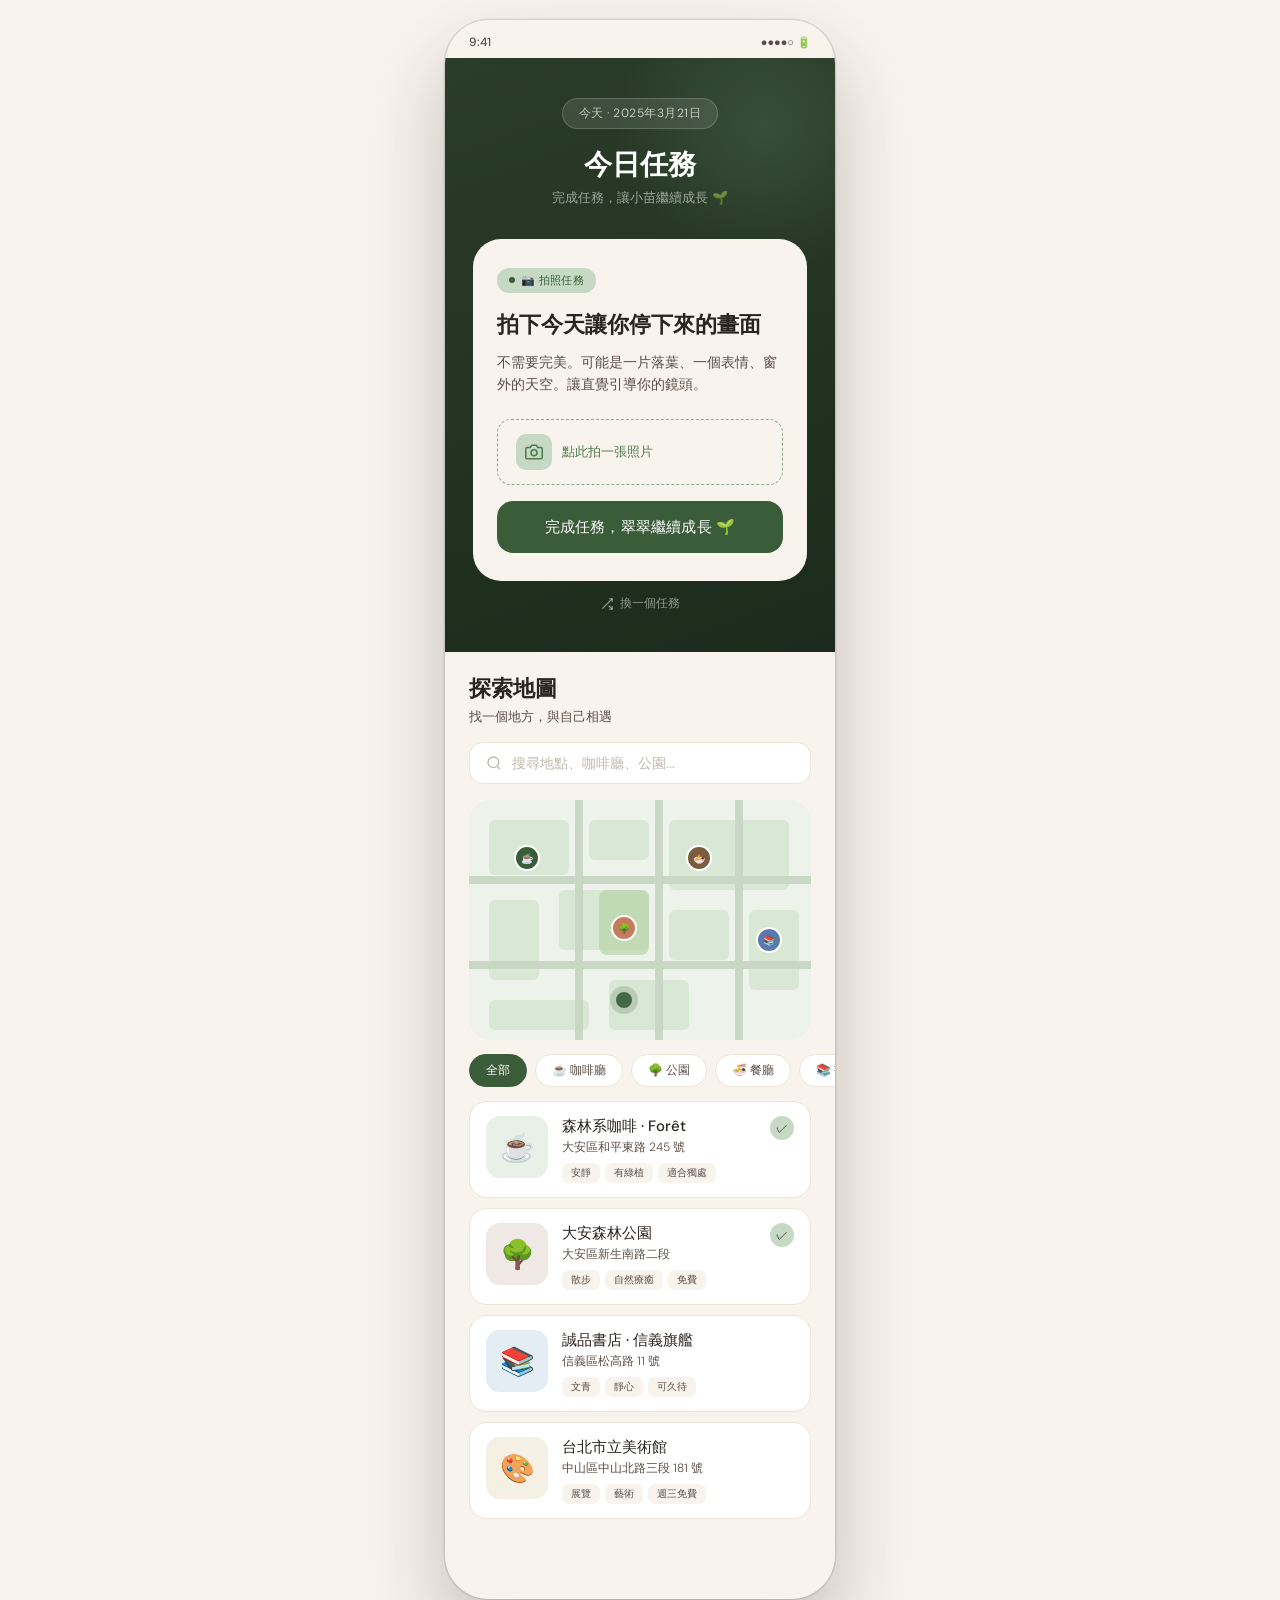
==== index.html @ 7e8e1a21 "Rename nurturely-app (1).html to index.html" ====
<!DOCTYPE html>
<html lang="zh-TW">
<head>
<meta charset="UTF-8">
<meta name="viewport" content="width=device-width, initial-scale=1.0">
<title>Nurturely — 與自己同在</title>
<link href="https://fonts.googleapis.com/css2?family=Playfair+Display:ital,wght@0,400;0,600;1,400&family=DM+Sans:wght@300;400;500&family=Noto+Serif+TC:wght@300;400&display=swap" rel="stylesheet">
<style>
  *, *::before, *::after { box-sizing: border-box; margin: 0; padding: 0; }

  :root {
    --cream: #F8F3EC;
    --cream-dark: #EDE6D9;
    --sage: #8BAF8A;
    --sage-light: #C5D9C4;
    --sage-dark: #4E7A4D;
    --moss: #3A5C39;
    --terra: #C67B5C;
    --terra-light: #E8C5B5;
    --warm-brown: #7A5C3E;
    --ink: #2A2420;
    --ink-soft: #5A4E46;
    --gold: #D4A853;
    --petal: #E8B4B8;
    --sky: #B8D4E8;
    --r: 18px;
  }

  body {
    font-family: 'DM Sans', sans-serif;
    background: var(--cream);
    color: var(--ink);
    min-height: 100vh;
    display: flex;
    justify-content: center;
    align-items: flex-start;
    padding: 20px;
  }

  .phone {
    width: 390px;
    min-height: 844px;
    background: var(--cream);
    border-radius: 44px;
    box-shadow: 0 40px 80px rgba(42,36,32,0.25), 0 0 0 1.5px rgba(42,36,32,0.12);
    overflow: hidden;
    position: relative;
    display: flex;
    flex-direction: column;
  }

  /* STATUS BAR */
  .status-bar {
    display: flex;
    justify-content: space-between;
    align-items: center;
    padding: 14px 24px 8px;
    font-size: 12px;
    font-weight: 500;
    color: var(--ink-soft);
    flex-shrink: 0;
  }

  /* SCREENS */
  .screen {
    display: none;
    flex: 1;
    flex-direction: column;
    overflow: hidden;
  }
  .screen.active { display: flex; }

  /* ==================== TASK MODAL SCREEN ==================== */
  #screen-task {
    background: linear-gradient(160deg, #2A3D29 0%, #1C2B1B 100%);
    justify-content: center;
    align-items: center;
    padding: 40px 28px;
    position: relative;
    overflow: hidden;
  }

  #screen-task::before {
    content: '';
    position: absolute;
    width: 300px; height: 300px;
    background: radial-gradient(circle, rgba(139,175,138,0.18) 0%, transparent 70%);
    top: -80px; right: -80px;
  }

  .task-header {
    text-align: center;
    margin-bottom: 32px;
    position: relative;
    z-index: 1;
  }

  .task-header .date-chip {
    display: inline-block;
    background: rgba(255,255,255,0.1);
    border: 1px solid rgba(255,255,255,0.18);
    border-radius: 20px;
    padding: 6px 16px;
    font-size: 12px;
    color: rgba(255,255,255,0.7);
    margin-bottom: 16px;
    letter-spacing: 0.5px;
  }

  .task-header h1 {
    font-family: 'Playfair Display', serif;
    font-size: 28px;
    color: #fff;
    line-height: 1.3;
    margin-bottom: 8px;
  }

  .task-header p {
    font-size: 13px;
    color: rgba(255,255,255,0.55);
    font-weight: 300;
  }

  .task-card {
    background: var(--cream);
    border-radius: 28px;
    padding: 28px 24px;
    position: relative;
    z-index: 1;
    width: 100%;
  }

  .task-type-badge {
    display: inline-flex;
    align-items: center;
    gap: 6px;
    background: var(--sage-light);
    color: var(--moss);
    border-radius: 12px;
    padding: 5px 12px;
    font-size: 11px;
    font-weight: 500;
    margin-bottom: 16px;
    letter-spacing: 0.3px;
  }

  .task-type-badge .dot {
    width: 6px; height: 6px;
    background: var(--moss);
    border-radius: 50%;
    display: inline-block;
  }

  .task-card h2 {
    font-family: 'Playfair Display', serif;
    font-size: 22px;
    color: var(--ink);
    margin-bottom: 12px;
    line-height: 1.35;
  }

  .task-card .task-desc {
    font-size: 14px;
    color: var(--ink-soft);
    line-height: 1.6;
    margin-bottom: 24px;
  }

  .task-input-area {
    width: 100%;
    min-height: 100px;
    border: 1.5px solid var(--cream-dark);
    border-radius: 14px;
    padding: 14px;
    font-family: 'DM Sans', sans-serif;
    font-size: 14px;
    color: var(--ink);
    background: #fff;
    resize: none;
    outline: none;
    margin-bottom: 16px;
    transition: border-color 0.2s;
  }
  .task-input-area:focus { border-color: var(--sage); }
  .task-input-area::placeholder { color: #BDB3A8; }

  .task-photo-btn {
    display: flex;
    align-items: center;
    gap: 10px;
    background: var(--cream);
    border: 1.5px dashed var(--sage);
    border-radius: 14px;
    padding: 14px 18px;
    cursor: pointer;
    margin-bottom: 16px;
    color: var(--sage-dark);
    font-size: 13px;
    font-weight: 500;
    width: 100%;
    transition: background 0.2s;
  }
  .task-photo-btn:hover { background: var(--sage-light); }

  .task-photo-icon {
    width: 36px; height: 36px;
    background: var(--sage-light);
    border-radius: 10px;
    display: flex; align-items: center; justify-content: center;
    flex-shrink: 0;
  }

  .btn-primary {
    width: 100%;
    background: var(--moss);
    color: #fff;
    border: none;
    border-radius: 16px;
    padding: 16px;
    font-family: 'DM Sans', sans-serif;
    font-size: 15px;
    font-weight: 500;
    cursor: pointer;
    transition: transform 0.15s, background 0.2s;
    letter-spacing: 0.2px;
  }
  .btn-primary:hover { background: var(--sage-dark); }
  .btn-primary:active { transform: scale(0.97); }

  .task-shuffle {
    display: flex;
    align-items: center;
    justify-content: center;
    gap: 6px;
    margin-top: 14px;
    color: rgba(255,255,255,0.5);
    font-size: 12px;
    cursor: pointer;
    position: relative;
    z-index: 1;
  }
  .task-shuffle:hover { color: rgba(255,255,255,0.8); }

  /* ==================== HOME SCREEN ==================== */
  #screen-home {
    background: var(--cream);
    overflow-y: auto;
  }

  .home-header {
    padding: 20px 24px 0;
    display: flex;
    justify-content: space-between;
    align-items: center;
  }

  .home-header .greeting {
    font-family: 'Playfair Display', serif;
    font-size: 22px;
    color: var(--ink);
  }

  .home-header .greeting span {
    display: block;
    font-family: 'DM Sans', sans-serif;
    font-size: 13px;
    color: var(--ink-soft);
    font-weight: 300;
    margin-bottom: 2px;
  }

  .notif-btn {
    width: 40px; height: 40px;
    background: #fff;
    border: 1px solid var(--cream-dark);
    border-radius: 12px;
    display: flex; align-items: center; justify-content: center;
    cursor: pointer;
    position: relative;
  }
  .notif-dot {
    position: absolute;
    top: 8px; right: 8px;
    width: 7px; height: 7px;
    background: var(--terra);
    border-radius: 50%;
    border: 1.5px solid var(--cream);
  }

  .streak-bar {
    margin: 16px 24px;
    background: #fff;
    border: 1px solid var(--cream-dark);
    border-radius: 16px;
    padding: 14px 18px;
    display: flex;
    align-items: center;
    gap: 12px;
  }
  .streak-icon {
    width: 38px; height: 38px;
    background: linear-gradient(135deg, var(--gold), #E8A840);
    border-radius: 11px;
    display: flex; align-items: center; justify-content: center;
    font-size: 18px;
    flex-shrink: 0;
  }
  .streak-text .num { font-size: 18px; font-weight: 500; color: var(--ink); }
  .streak-text .label { font-size: 11px; color: var(--ink-soft); font-weight: 300; margin-top: 1px; }
  .streak-dots {
    display: flex;
    gap: 5px;
    margin-left: auto;
  }
  .streak-dot {
    width: 8px; height: 8px;
    border-radius: 50%;
    background: var(--cream-dark);
  }
  .streak-dot.done { background: var(--gold); }

  /* TERRARIUM */
  .terrarium-section {
    margin: 0 24px;
    background: linear-gradient(175deg, #1A2E1A 0%, #2C4A2B 50%, #1E3A1E 100%);
    border-radius: 28px;
    padding: 24px 24px 0;
    position: relative;
    overflow: hidden;
    min-height: 260px;
  }

  .terr-sky {
    position: absolute;
    top: 0; left: 0; right: 0;
    height: 80px;
    background: radial-gradient(ellipse at 70% 0%, rgba(184,212,232,0.25) 0%, transparent 65%);
  }

  .terr-label {
    font-family: 'Playfair Display', serif;
    font-size: 13px;
    font-style: italic;
    color: rgba(255,255,255,0.5);
    margin-bottom: 4px;
    position: relative;
    z-index: 2;
  }
  .terr-name {
    font-family: 'Playfair Display', serif;
    font-size: 20px;
    color: #fff;
    position: relative;
    z-index: 2;
    margin-bottom: 2px;
  }
  .terr-stage {
    font-size: 11px;
    color: rgba(255,255,255,0.45);
    position: relative;
    z-index: 2;
    margin-bottom: 12px;
  }

  /* PLANT SVG */
  .plant-container {
    position: relative;
    display: flex;
    justify-content: center;
    align-items: flex-end;
    height: 180px;
    z-index: 2;
  }

  .plant-svg { animation: sway 4s ease-in-out infinite; transform-origin: bottom center; }
  @keyframes sway {
    0%, 100% { transform: rotate(-1.5deg); }
    50% { transform: rotate(1.5deg); }
  }

  .ground-strip {
    position: absolute;
    bottom: 0; left: 0; right: 0;
    height: 48px;
    background: linear-gradient(to top, #3D2B1F 0%, #5A4030 100%);
    border-radius: 0 0 0 0;
  }

  /* XP BAR */
  .xp-row {
    display: flex; align-items: center; gap: 10px;
    margin: 14px 24px 0;
  }
  .xp-label { font-size: 11px; color: var(--ink-soft); white-space: nowrap; }
  .xp-track {
    flex: 1;
    height: 6px;
    background: var(--cream-dark);
    border-radius: 3px;
    overflow: hidden;
  }
  .xp-fill {
    height: 100%;
    width: 63%;
    background: linear-gradient(90deg, var(--sage), var(--moss));
    border-radius: 3px;
    transition: width 0.8s ease;
  }
  .xp-val { font-size: 11px; color: var(--ink-soft); }

  /* QUICK ACTIONS */
  .section-title {
    font-family: 'Playfair Display', serif;
    font-size: 16px;
    color: var(--ink);
    padding: 18px 24px 10px;
  }

  .quick-grid {
    display: grid;
    grid-template-columns: repeat(4, 1fr);
    gap: 10px;
    padding: 0 24px;
  }

  .quick-item {
    display: flex;
    flex-direction: column;
    align-items: center;
    gap: 7px;
    cursor: pointer;
  }

  .quick-icon {
    width: 56px; height: 56px;
    border-radius: 18px;
    display: flex; align-items: center; justify-content: center;
    font-size: 22px;
    transition: transform 0.15s;
  }
  .quick-icon:hover { transform: scale(1.06); }
  .qi-1 { background: var(--terra-light); }
  .qi-2 { background: var(--sky); }
  .qi-3 { background: var(--sage-light); }
  .qi-4 { background: #F0E6D3; }

  .quick-item span { font-size: 11px; color: var(--ink-soft); text-align: center; line-height: 1.3; }

  /* MEMORY STRIP */
  .memory-row {
    display: flex;
    gap: 10px;
    padding: 4px 24px 24px;
    overflow-x: auto;
    scrollbar-width: none;
  }
  .memory-row::-webkit-scrollbar { display: none; }

  .memory-card {
    flex-shrink: 0;
    width: 110px;
    border-radius: 18px;
    overflow: hidden;
    cursor: pointer;
    position: relative;
    transition: transform 0.15s;
  }
  .memory-card:hover { transform: translateY(-3px); }

  .memory-img {
    width: 110px; height: 130px;
    object-fit: cover;
    display: block;
  }

  .memory-color {
    width: 110px; height: 130px;
    display: flex; align-items: flex-end;
    padding: 10px;
    font-family: 'Noto Serif TC', serif;
    font-size: 12px;
    color: #fff;
    line-height: 1.4;
    font-weight: 300;
  }

  .mc-1 { background: linear-gradient(135deg, #8BAF8A, #4E7A4D); }
  .mc-2 { background: linear-gradient(135deg, #C67B5C, #A0523A); }
  .mc-3 { background: linear-gradient(135deg, #7A8FAF, #4A5F7A); }
  .mc-4 { background: linear-gradient(135deg, #BF9A6A, #8A6840); }
  .mc-5 { background: linear-gradient(135deg, #9B8AAF, #6A5A8A); }

  .memory-date {
    position: absolute;
    top: 8px; left: 8px;
    background: rgba(0,0,0,0.35);
    border-radius: 6px;
    padding: 3px 7px;
    font-size: 10px;
    color: rgba(255,255,255,0.9);
  }

  /* ==================== JOURNAL SCREEN ==================== */
  #screen-journal {
    background: var(--cream);
    overflow-y: auto;
  }

  .journal-header {
    background: var(--moss);
    padding: 20px 24px 28px;
    position: relative;
    overflow: hidden;
  }
  .journal-header::after {
    content: '';
    position: absolute;
    bottom: -20px; left: 0; right: 0;
    height: 40px;
    background: var(--cream);
    border-radius: 20px 20px 0 0;
  }
  .journal-header h2 {
    font-family: 'Playfair Display', serif;
    font-size: 24px;
    color: #fff;
    margin-top: 8px;
  }
  .journal-header p {
    font-size: 13px;
    color: rgba(255,255,255,0.6);
    margin-top: 4px;
    font-weight: 300;
  }

  .month-tabs {
    display: flex;
    gap: 8px;
    padding: 12px 24px 0;
    overflow-x: auto;
    scrollbar-width: none;
  }
  .month-tabs::-webkit-scrollbar { display: none; }

  .month-tab {
    flex-shrink: 0;
    padding: 7px 16px;
    border-radius: 20px;
    font-size: 12px;
    cursor: pointer;
    border: 1.5px solid transparent;
    transition: all 0.2s;
    background: #fff;
    color: var(--ink-soft);
  }
  .month-tab.active {
    background: var(--moss);
    color: #fff;
  }
  .month-tab:hover:not(.active) { border-color: var(--sage); }

  .journal-entries {
    padding: 16px 24px 80px;
    display: flex;
    flex-direction: column;
    gap: 14px;
  }

  .journal-entry {
    background: #fff;
    border-radius: 20px;
    overflow: hidden;
    border: 1px solid var(--cream-dark);
    transition: transform 0.15s;
    cursor: pointer;
  }
  .journal-entry:hover { transform: translateY(-2px); }

  .je-color-strip { height: 5px; }
  .jc-1 { background: var(--sage); }
  .jc-2 { background: var(--terra); }
  .jc-3 { background: var(--gold); }
  .jc-4 { background: var(--petal); }
  .jc-5 { background: var(--sky); }

  .je-body { padding: 16px; }
  .je-meta {
    display: flex;
    justify-content: space-between;
    align-items: center;
    margin-bottom: 8px;
  }
  .je-date { font-size: 11px; color: var(--ink-soft); font-weight: 300; }
  .je-tag {
    font-size: 10px;
    padding: 3px 9px;
    border-radius: 8px;
    background: var(--cream);
    color: var(--ink-soft);
  }
  .je-text {
    font-family: 'Noto Serif TC', serif;
    font-size: 14px;
    color: var(--ink);
    line-height: 1.65;
    margin-bottom: 10px;
    font-weight: 300;
  }
  .je-footer {
    display: flex;
    align-items: center;
    gap: 8px;
    font-size: 11px;
    color: var(--ink-soft);
  }
  .mood-chip {
    display: flex;
    align-items: center;
    gap: 4px;
    background: var(--cream);
    border-radius: 8px;
    padding: 3px 8px;
    font-size: 11px;
    color: var(--ink-soft);
  }

  /* ==================== MAP SCREEN ==================== */
  #screen-map {
    background: var(--cream);
    display: flex;
    flex-direction: column;
  }

  .map-header {
    padding: 20px 24px 16px;
  }
  .map-header h2 {
    font-family: 'Playfair Display', serif;
    font-size: 22px;
    color: var(--ink);
    margin-bottom: 4px;
  }
  .map-header p { font-size: 13px; color: var(--ink-soft); font-weight: 300; }

  .map-search {
    margin: 0 24px 16px;
    display: flex;
    align-items: center;
    gap: 10px;
    background: #fff;
    border: 1.5px solid var(--cream-dark);
    border-radius: 14px;
    padding: 11px 16px;
  }
  .map-search input {
    border: none; outline: none;
    font-family: 'DM Sans', sans-serif;
    font-size: 14px;
    color: var(--ink);
    background: transparent;
    flex: 1;
  }
  .map-search input::placeholder { color: #C0B8AE; }

  .map-canvas {
    margin: 0 24px;
    height: 240px;
    border-radius: 22px;
    overflow: hidden;
    position: relative;
    background: #E8EFE6;
    flex-shrink: 0;
  }

  /* Fake map grid */
  .map-canvas svg { position: absolute; inset: 0; }

  .map-filter-row {
    display: flex;
    gap: 8px;
    padding: 14px 24px;
    overflow-x: auto;
    scrollbar-width: none;
    flex-shrink: 0;
  }
  .map-filter-row::-webkit-scrollbar { display: none; }

  .filter-chip {
    flex-shrink: 0;
    padding: 7px 16px;
    border-radius: 20px;
    font-size: 12px;
    cursor: pointer;
    border: 1.5px solid var(--cream-dark);
    background: #fff;
    color: var(--ink-soft);
    display: flex; align-items: center; gap: 5px;
    transition: all 0.2s;
  }
  .filter-chip.active {
    background: var(--moss);
    color: #fff;
    border-color: var(--moss);
  }

  .place-list {
    flex: 1;
    overflow-y: auto;
    padding: 0 24px 80px;
    display: flex;
    flex-direction: column;
    gap: 10px;
  }

  .place-card {
    background: #fff;
    border-radius: 18px;
    padding: 14px 16px;
    border: 1px solid var(--cream-dark);
    display: flex;
    gap: 14px;
    cursor: pointer;
    transition: transform 0.15s;
  }
  .place-card:hover { transform: translateX(3px); }

  .place-thumb {
    width: 62px; height: 62px;
    border-radius: 14px;
    flex-shrink: 0;
    display: flex; align-items: center; justify-content: center;
    font-size: 28px;
  }
  .pt-1 { background: #E8F0E8; }
  .pt-2 { background: #F0E8E4; }
  .pt-3 { background: #E4ECF4; }
  .pt-4 { background: #F4F0E4; }

  .place-info { flex: 1; }
  .place-name { font-size: 15px; font-weight: 500; color: var(--ink); margin-bottom: 3px; }
  .place-addr { font-size: 12px; color: var(--ink-soft); font-weight: 300; margin-bottom: 7px; }
  .place-tags { display: flex; gap: 5px; flex-wrap: wrap; }
  .place-tag {
    font-size: 10px;
    padding: 3px 9px;
    background: var(--cream);
    border-radius: 7px;
    color: var(--ink-soft);
  }
  .place-visited {
    width: 24px; height: 24px;
    border-radius: 50%;
    background: var(--sage-light);
    display: flex; align-items: center; justify-content: center;
    font-size: 12px;
    flex-shrink: 0;
    align-self: flex-start;
  }

  /* ==================== BOTTOM NAV ==================== */
  .bottom-nav {
    position: absolute;
    bottom: 0; left: 0; right: 0;
    height: 80px;
    background: rgba(248,243,236,0.92);
    backdrop-filter: blur(12px);
    -webkit-backdrop-filter: blur(12px);
    border-top: 1px solid var(--cream-dark);
    display: flex;
    align-items: center;
    justify-content: space-around;
    padding: 0 16px 16px;
    z-index: 10;
  }

  .nav-item {
    display: flex;
    flex-direction: column;
    align-items: center;
    gap: 4px;
    cursor: pointer;
    padding: 8px 16px;
    border-radius: 14px;
    transition: background 0.2s;
  }
  .nav-item:hover { background: var(--cream-dark); }

  .nav-icon {
    width: 26px; height: 26px;
    display: flex; align-items: center; justify-content: center;
    font-size: 20px;
    transition: transform 0.2s;
  }
  .nav-item.active .nav-icon { transform: scale(1.15); }

  .nav-label {
    font-size: 10px;
    color: var(--ink-soft);
    font-weight: 300;
  }
  .nav-item.active .nav-label {
    color: var(--moss);
    font-weight: 500;
  }

  .nav-fab {
    width: 52px; height: 52px;
    background: var(--moss);
    border-radius: 18px;
    display: flex; align-items: center; justify-content: center;
    cursor: pointer;
    font-size: 24px;
    color: #fff;
    margin-top: -18px;
    box-shadow: 0 4px 16px rgba(58,92,57,0.4);
    transition: transform 0.2s, background 0.2s;
    flex-shrink: 0;
  }
  .nav-fab:hover { transform: scale(1.06) translateY(-2px); background: var(--sage-dark); }

  /* OVERLAY MODAL */
  .overlay {
    display: none;
    position: absolute;
    inset: 0;
    background: rgba(42,36,32,0.6);
    backdrop-filter: blur(4px);
    -webkit-backdrop-filter: blur(4px);
    z-index: 20;
    align-items: flex-end;
    justify-content: center;
    padding: 0 16px 24px;
    animation: fadeIn 0.25s ease;
  }
  .overlay.show { display: flex; }
  @keyframes fadeIn { from { opacity: 0; } to { opacity: 1; } }

  .bottom-sheet {
    background: var(--cream);
    border-radius: 28px 28px 24px 24px;
    width: 100%;
    padding: 6px 0 24px;
    max-height: 75%;
    overflow-y: auto;
    animation: slideUp 0.3s cubic-bezier(0.2,0.8,0.4,1);
  }
  @keyframes slideUp {
    from { transform: translateY(100%); }
    to { transform: translateY(0); }
  }

  .sheet-handle {
    width: 36px; height: 4px;
    background: var(--cream-dark);
    border-radius: 2px;
    margin: 10px auto 20px;
  }

  .sheet-title {
    font-family: 'Playfair Display', serif;
    font-size: 18px;
    color: var(--ink);
    padding: 0 22px 4px;
  }
  .sheet-sub { font-size: 12px; color: var(--ink-soft); padding: 0 22px 16px; font-weight: 300; }

  .review-entry {
    display: flex;
    gap: 12px;
    padding: 12px 22px;
    border-bottom: 1px solid var(--cream-dark);
  }
  .review-avatar {
    width: 36px; height: 36px;
    border-radius: 11px;
    flex-shrink: 0;
    display: flex; align-items: center; justify-content: center;
    font-size: 16px;
  }
  .review-text { font-size: 13px; color: var(--ink-soft); line-height: 1.5; flex: 1; font-weight: 300; }
  .review-meta { font-size: 10px; color: var(--ink-soft); margin-bottom: 4px; }

  .add-review-input {
    margin: 16px 22px 0;
    display: flex;
    gap: 10px;
    align-items: flex-end;
  }
  .add-review-input textarea {
    flex: 1;
    border: 1.5px solid var(--cream-dark);
    border-radius: 14px;
    padding: 10px 14px;
    font-family: 'DM Sans', sans-serif;
    font-size: 13px;
    color: var(--ink);
    background: #fff;
    resize: none;
    outline: none;
    min-height: 60px;
  }
  .add-review-input textarea:focus { border-color: var(--sage); }
  .add-review-input button {
    width: 38px; height: 38px;
    background: var(--moss);
    border: none;
    border-radius: 11px;
    color: #fff;
    font-size: 16px;
    cursor: pointer;
    display: flex; align-items: center; justify-content: center;
    flex-shrink: 0;
  }

  /* PHOTO TAKEN */
  .photo-preview-area {
    width: 100%;
    height: 140px;
    background: linear-gradient(135deg, var(--sage-light), var(--cream-dark));
    border-radius: 14px;
    display: flex;
    align-items: center;
    justify-content: center;
    font-size: 36px;
    margin-bottom: 16px;
    position: relative;
    overflow: hidden;
  }
  .photo-preview-area::after {
    content: '✓ 照片已新增';
    position: absolute;
    bottom: 10px;
    left: 50%;
    transform: translateX(-50%);
    background: rgba(255,255,255,0.85);
    border-radius: 8px;
    padding: 3px 12px;
    font-size: 11px;
    color: var(--moss);
    font-family: 'DM Sans', sans-serif;
    font-weight: 500;
  }

  /* gratitude list */
  .gratitude-item {
    display: flex;
    align-items: center;
    gap: 10px;
    padding: 10px 0;
    border-bottom: 1px solid var(--cream-dark);
  }
  .gratitude-num {
    width: 26px; height: 26px;
    background: var(--sage-light);
    border-radius: 8px;
    display: flex; align-items: center; justify-content: center;
    font-size: 12px;
    font-weight: 500;
    color: var(--moss);
    flex-shrink: 0;
  }
  .gratitude-item input {
    flex: 1;
    border: none;
    outline: none;
    font-family: 'DM Sans', sans-serif;
    font-size: 14px;
    color: var(--ink);
    background: transparent;
  }
  .gratitude-item input::placeholder { color: #C0B8AE; }
</style>
</head>
<body>

<div class="phone" id="app">
  <div class="status-bar">
    <span>9:41</span>
    <span style="font-size:11px;">●●●●○ 🔋</span>
  </div>

  <!-- ===== TASK SCREEN ===== -->
  <div class="screen active" id="screen-task">
    <div class="task-header">
      <div class="date-chip">今天 · 2025年3月21日</div>
      <h1>今日任務</h1>
      <p>完成任務，讓小苗繼續成長 🌱</p>
    </div>

    <div class="task-card" id="task-card">
      <!-- filled by JS -->
    </div>

    <div class="task-shuffle" onclick="shuffleTask()">
      <svg width="14" height="14" viewBox="0 0 24 24" fill="none" stroke="currentColor" stroke-width="2"><polyline points="16 3 21 3 21 8"/><line x1="4" y1="20" x2="21" y2="3"/><polyline points="21 16 21 21 16 21"/><line x1="15" y1="15" x2="21" y2="21"/></svg>
      換一個任務
    </div>
  </div>

  <!-- ===== HOME SCREEN ===== -->
  <div class="screen" id="screen-home">
    <div class="home-header">
      <div class="greeting">
        <span>早安，曉菁</span>
        與綠意相伴的第 23 天
      </div>
      <div class="notif-btn">
        <svg width="18" height="18" viewBox="0 0 24 24" fill="none" stroke="#5A4E46" stroke-width="1.8"><path d="M18 8A6 6 0 0 0 6 8c0 7-3 9-3 9h18s-3-2-3-9"/><path d="M13.73 21a2 2 0 0 1-3.46 0"/></svg>
        <div class="notif-dot"></div>
      </div>
    </div>

    <!-- streak -->
    <div class="streak-bar">
      <div class="streak-icon">🔥</div>
      <div class="streak-text">
        <div class="num">7 天連續</div>
        <div class="label">保持節奏，很棒！</div>
      </div>
      <div class="streak-dots">
        <div class="streak-dot done"></div>
        <div class="streak-dot done"></div>
        <div class="streak-dot done"></div>
        <div class="streak-dot done"></div>
        <div class="streak-dot done"></div>
        <div class="streak-dot done"></div>
        <div class="streak-dot done"></div>
      </div>
    </div>

    <!-- terrarium -->
    <div class="terrarium-section">
      <div class="terr-sky"></div>
      <div class="terr-label">我的夥伴</div>
      <div class="terr-name">翠翠</div>
      <div class="terr-stage">第 3 階段 · 初芽期</div>
      <div class="plant-container">
        <div class="ground-strip"></div>
        <svg class="plant-svg" width="160" height="160" viewBox="0 0 160 160" style="margin-bottom:40px;">
          <!-- stem -->
          <path d="M80 150 Q78 130 80 110 Q82 90 80 70" stroke="#5A8A3A" stroke-width="4" fill="none" stroke-linecap="round"/>
          <!-- left leaf -->
          <path d="M80 110 Q55 95 50 70 Q65 80 80 95" fill="#6EAA50" opacity="0.9"/>
          <path d="M80 110 Q55 95 50 70" stroke="#4A8A30" stroke-width="1.5" fill="none" opacity="0.6"/>
          <!-- right leaf -->
          <path d="M80 90 Q108 75 115 50 Q97 65 80 82" fill="#7EC460" opacity="0.9"/>
          <path d="M80 90 Q108 75 115 50" stroke="#4A8A30" stroke-width="1.5" fill="none" opacity="0.6"/>
          <!-- small left leaf -->
          <path d="M80 125 Q62 118 60 102 Q70 112 80 120" fill="#5A9A42" opacity="0.8"/>
          <!-- small right leaf -->
          <path d="M80 130 Q100 122 105 108 Q92 116 80 126" fill="#6EAA50" opacity="0.7"/>
          <!-- new sprout top -->
          <circle cx="80" cy="65" r="12" fill="#A0D870" opacity="0.85"/>
          <path d="M80 65 Q72 52 68 42 Q78 54 80 65" fill="#7EC460"/>
          <path d="M80 65 Q90 52 95 42 Q82 55 80 65" fill="#90D060"/>
          <!-- dew drops -->
          <circle cx="105" cy="52" r="2.5" fill="#B8E8FF" opacity="0.8"/>
          <circle cx="55" cy="73" r="2" fill="#B8E8FF" opacity="0.7"/>
        </svg>
      </div>
    </div>

    <!-- xp -->
    <div class="xp-row">
      <span class="xp-label">成長值</span>
      <div class="xp-track"><div class="xp-fill" id="xp-fill"></div></div>
      <span class="xp-val">630 / 1000</span>
    </div>

    <!-- quick actions -->
    <div class="section-title">今日任務</div>
    <div class="quick-grid">
      <div class="quick-item" onclick="showScreen('task')">
        <div class="quick-icon qi-1">📷</div>
        <span>拍一張照</span>
      </div>
      <div class="quick-item" onclick="showScreen('task')">
        <div class="quick-icon qi-2">✍️</div>
        <span>文字記錄</span>
      </div>
      <div class="quick-item" onclick="showScreen('task')">
        <div class="quick-icon qi-3">🌿</div>
        <span>感恩日記</span>
      </div>
      <div class="quick-item" onclick="showScreen('task')">
        <div class="quick-icon qi-4">💬</div>
        <span>每日三言</span>
      </div>
    </div>

    <!-- memories -->
    <div class="section-title">與翠翠的回憶</div>
    <div class="memory-row">
      <div class="memory-card">
        <div class="memory-color mc-1" style="height:130px;">今天學會了放下一件小事</div>
        <div class="memory-date">03/14</div>
      </div>
      <div class="memory-card">
        <div class="memory-color mc-2" style="height:130px;">陪媽媽吃了頓飯，很溫暖</div>
        <div class="memory-date">03/12</div>
      </div>
      <div class="memory-card">
        <div class="memory-color mc-3" style="height:130px;">發現了一家好安靜的咖啡廳</div>
        <div class="memory-date">03/10</div>
      </div>
      <div class="memory-card">
        <div class="memory-color mc-4" style="height:130px;">今天的夕陽很美</div>
        <div class="memory-date">03/08</div>
      </div>
      <div class="memory-card">
        <div class="memory-color mc-5" style="height:130px;">睡了個好覺，久違了</div>
        <div class="memory-date">03/06</div>
      </div>
    </div>

    <div style="height: 80px;"></div>
  </div>

  <!-- ===== JOURNAL SCREEN ===== -->
  <div class="screen" id="screen-journal">
    <div class="journal-header">
      <svg width="16" height="16" viewBox="0 0 24 24" fill="none" stroke="rgba(255,255,255,0.6)" stroke-width="1.8"><path d="M2 3h6a4 4 0 0 1 4 4v14a3 3 0 0 0-3-3H2z"/><path d="M22 3h-6a4 4 0 0 0-4 4v14a3 3 0 0 1 3-3h7z"/></svg>
      <h2>我的日記本</h2>
      <p>23 則記錄 · 翠翠見證了每一刻</p>
    </div>

    <div class="month-tabs">
      <div class="month-tab active">三月</div>
      <div class="month-tab">二月</div>
      <div class="month-tab">一月</div>
      <div class="month-tab">十二月</div>
      <div class="month-tab">十一月</div>
    </div>

    <div class="journal-entries">
      <div class="journal-entry">
        <div class="je-color-strip jc-1"></div>
        <div class="je-body">
          <div class="je-meta">
            <div class="je-date">03月21日 · 感恩日記</div>
            <div class="je-tag">🌿 成長</div>
          </div>
          <div class="je-text">今天感謝的三件事：早晨的陽光灑在書桌上、同事主動幫我分擔了一個任務、還有那杯意外好喝的珍珠奶茶。</div>
          <div class="je-footer">
            <div class="mood-chip">😌 平靜</div>
            <span>· 翠翠：+15xp</span>
          </div>
        </div>
      </div>

      <div class="journal-entry">
        <div class="je-color-strip jc-2"></div>
        <div class="je-body">
          <div class="je-meta">
            <div class="je-date">03月19日 · 每日三言</div>
            <div class="je-tag">💬 反思</div>
          </div>
          <div class="je-text">今天學到：焦慮通常比事情本身更耗能。今天放下：對結果的過度控制。明天想做：早起十分鐘，給自己一段安靜。</div>
          <div class="je-footer">
            <div class="mood-chip">🤔 思考</div>
            <span>· 翠翠：+20xp</span>
          </div>
        </div>
      </div>

      <div class="journal-entry">
        <div class="je-color-strip jc-3"></div>
        <div class="je-body">
          <div class="je-meta">
            <div class="je-date">03月17日 · 照片記錄</div>
            <div class="je-tag">📷 生活</div>
          </div>
          <div class="je-text">在大安森林公園坐了一個下午，什麼都沒做，卻覺得充了滿滿的電。樹葉的聲音比任何音樂都療癒。</div>
          <div class="je-footer">
            <div class="mood-chip">🌤 放鬆</div>
            <span>· 翠翠：+12xp</span>
          </div>
        </div>
      </div>

      <div class="journal-entry">
        <div class="je-color-strip jc-4"></div>
        <div class="je-body">
          <div class="je-meta">
            <div class="je-date">03月14日 · 文字記錄</div>
            <div class="je-tag">✍️ 心情</div>
          </div>
          <div class="je-text">今天有點低落，找不到原因。坐下來寫了幾行字，才發現是最近太少照顧自己了。</div>
          <div class="je-footer">
            <div class="mood-chip">🌧 低潮</div>
            <span>· 翠翠：+10xp</span>
          </div>
        </div>
      </div>

      <div class="journal-entry">
        <div class="je-color-strip jc-5"></div>
        <div class="je-body">
          <div class="je-meta">
            <div class="je-date">03月12日 · 感恩日記</div>
            <div class="je-tag">🌿 溫暖</div>
          </div>
          <div class="je-text">感謝媽媽今天做的那鍋湯、感謝好友傳來的一句「還好嗎」、感謝自己撐過了這個禮拜。</div>
          <div class="je-footer">
            <div class="mood-chip">🥰 感動</div>
            <span>· 翠翠：+18xp</span>
          </div>
        </div>
      </div>
    </div>
  </div>

  <!-- ===== MAP SCREEN ===== -->
  <div class="screen" id="screen-map">
    <div class="map-header">
      <h2>探索地圖</h2>
      <p>找一個地方，與自己相遇</p>
    </div>

    <div class="map-search">
      <svg width="16" height="16" viewBox="0 0 24 24" fill="none" stroke="#C0B8AE" stroke-width="2"><circle cx="11" cy="11" r="8"/><line x1="21" y1="21" x2="16.65" y2="16.65"/></svg>
      <input type="text" placeholder="搜尋地點、咖啡廳、公園...">
    </div>

    <!-- Fake map -->
    <div class="map-canvas">
      <svg width="342" height="240" viewBox="0 0 342 240" xmlns="http://www.w3.org/2000/svg">
        <!-- roads -->
        <rect width="342" height="240" fill="#EDF2EA"/>
        <!-- blocks -->
        <rect x="20" y="20" width="80" height="55" rx="6" fill="#D9E8D5"/>
        <rect x="120" y="20" width="60" height="40" rx="6" fill="#D9E8D5"/>
        <rect x="200" y="20" width="120" height="70" rx="6" fill="#D9E8D5"/>
        <rect x="20" y="100" width="50" height="80" rx="6" fill="#D9E8D5"/>
        <rect x="90" y="90" width="90" height="60" rx="6" fill="#D9E8D5"/>
        <rect x="200" y="110" width="60" height="50" rx="6" fill="#D9E8D5"/>
        <rect x="280" y="110" width="50" height="80" rx="6" fill="#D9E8D5"/>
        <rect x="20" y="200" width="100" height="30" rx="6" fill="#D9E8D5"/>
        <rect x="140" y="180" width="80" height="50" rx="6" fill="#D9E8D5"/>
        <!-- road lines -->
        <line x1="110" y1="0" x2="110" y2="240" stroke="#C8D8C4" stroke-width="8"/>
        <line x1="190" y1="0" x2="190" y2="240" stroke="#C8D8C4" stroke-width="8"/>
        <line x1="270" y1="0" x2="270" y2="240" stroke="#C8D8C4" stroke-width="8"/>
        <line x1="0" y1="80" x2="342" y2="80" stroke="#C8D8C4" stroke-width="8"/>
        <line x1="0" y1="165" x2="342" y2="165" stroke="#C8D8C4" stroke-width="8"/>
        <!-- park -->
        <rect x="130" y="90" width="50" height="65" rx="8" fill="#B8D4A8" opacity="0.7"/>
        <text x="155" y="128" text-anchor="middle" font-size="10" fill="#4E7A4D" font-family="DM Sans">🌳</text>
        <!-- pins -->
        <g transform="translate(58,58)">
          <circle cx="0" cy="0" r="12" fill="#3A5C39" stroke="#fff" stroke-width="2"/>
          <text x="0" y="4" text-anchor="middle" font-size="10" fill="#fff">☕</text>
        </g>
        <g transform="translate(155,128)">
          <circle cx="0" cy="0" r="12" fill="#C67B5C" stroke="#fff" stroke-width="2"/>
          <text x="0" y="4" text-anchor="middle" font-size="10" fill="#fff">🌳</text>
        </g>
        <g transform="translate(230,58)">
          <circle cx="0" cy="0" r="12" fill="#7A5C3E" stroke="#fff" stroke-width="2"/>
          <text x="0" y="4" text-anchor="middle" font-size="10" fill="#fff">🍜</text>
        </g>
        <g transform="translate(300,140)">
          <circle cx="0" cy="0" r="12" fill="#5A7AAF" stroke="#fff" stroke-width="2"/>
          <text x="0" y="4" text-anchor="middle" font-size="10" fill="#fff">📚</text>
        </g>
        <!-- you -->
        <circle cx="155" cy="200" r="8" fill="#3A5C39" opacity="0.9"/>
        <circle cx="155" cy="200" r="14" fill="#3A5C39" opacity="0.2"/>
      </svg>
    </div>

    <div class="map-filter-row">
      <div class="filter-chip active">全部</div>
      <div class="filter-chip">☕ 咖啡廳</div>
      <div class="filter-chip">🌳 公園</div>
      <div class="filter-chip">🍜 餐廳</div>
      <div class="filter-chip">📚 書店</div>
      <div class="filter-chip">🎨 展覽</div>
    </div>

    <div class="place-list">
      <div class="place-card" onclick="showReview('forest-cafe')">
        <div class="place-thumb pt-1">☕</div>
        <div class="place-info">
          <div class="place-name">森林系咖啡 · Forêt</div>
          <div class="place-addr">大安區和平東路 245 號</div>
          <div class="place-tags">
            <div class="place-tag">安靜</div>
            <div class="place-tag">有綠植</div>
            <div class="place-tag">適合獨處</div>
          </div>
        </div>
        <div class="place-visited">✓</div>
      </div>

      <div class="place-card" onclick="showReview('park')">
        <div class="place-thumb pt-2">🌳</div>
        <div class="place-info">
          <div class="place-name">大安森林公園</div>
          <div class="place-addr">大安區新生南路二段</div>
          <div class="place-tags">
            <div class="place-tag">散步</div>
            <div class="place-tag">自然療癒</div>
            <div class="place-tag">免費</div>
          </div>
        </div>
        <div class="place-visited">✓</div>
      </div>

      <div class="place-card" onclick="showReview('bookstore')">
        <div class="place-thumb pt-3">📚</div>
        <div class="place-info">
          <div class="place-name">誠品書店 · 信義旗艦</div>
          <div class="place-addr">信義區松高路 11 號</div>
          <div class="place-tags">
            <div class="place-tag">文青</div>
            <div class="place-tag">靜心</div>
            <div class="place-tag">可久待</div>
          </div>
        </div>
        <div style="width:24px"></div>
      </div>

      <div class="place-card">
        <div class="place-thumb pt-4">🎨</div>
        <div class="place-info">
          <div class="place-name">台北市立美術館</div>
          <div class="place-addr">中山區中山北路三段 181 號</div>
          <div class="place-tags">
            <div class="place-tag">展覽</div>
            <div class="place-tag">藝術</div>
            <div class="place-tag">週三免費</div>
          </div>
        </div>
        <div style="width:24px"></div>
      </div>
    </div>
  </div>

  <!-- BOTTOM NAV (hidden on task screen) -->
  <div class="bottom-nav" id="bottom-nav" style="display:none;">
    <div class="nav-item active" id="nav-home" onclick="showScreen('home')">
      <div class="nav-icon">🏡</div>
      <div class="nav-label">小窩</div>
    </div>
    <div class="nav-item" id="nav-journal" onclick="showScreen('journal')">
      <div class="nav-icon">📒</div>
      <div class="nav-label">日記</div>
    </div>
    <div class="nav-fab" onclick="showScreen('task')">✦</div>
    <div class="nav-item" id="nav-map" onclick="showScreen('map')">
      <div class="nav-icon">🗺</div>
      <div class="nav-label">地圖</div>
    </div>
    <div class="nav-item" id="nav-profile" onclick="">
      <div class="nav-icon">🌱</div>
      <div class="nav-label">我</div>
    </div>
  </div>

  <!-- REVIEW OVERLAY -->
  <div class="overlay" id="review-overlay" onclick="closeOverlay(event)">
    <div class="bottom-sheet" id="review-sheet">
      <div class="sheet-handle"></div>
      <div class="sheet-title" id="review-place-name">森林系咖啡 · Forêt</div>
      <div class="sheet-sub">📍 大安區 · 已打卡 1 次 · 翠翠：+25xp</div>

      <div class="review-entry">
        <div class="review-avatar" style="background:#E8F0E8;">🧘</div>
        <div>
          <div class="review-meta">曉菁 · 03/17</div>
          <div class="review-text">坐在靠窗的位置寫日記，外面下著細雨。這家的燕麥拿鐵很適合慢慢喝。</div>
        </div>
      </div>
      <div class="review-entry">
        <div class="review-avatar" style="background:#F0EAF4;">🌷</div>
        <div>
          <div class="review-meta">luna · 03/15</div>
          <div class="review-text">老闆會放很輕柔的音樂，適合一個人來充電。光線剛好，不刺眼。</div>
        </div>
      </div>
      <div class="review-entry">
        <div class="review-avatar" style="background:#EAF4F0;">🍃</div>
        <div>
          <div class="review-meta">sean_w · 03/10</div>
          <div class="review-text">這裡的植物好多，坐在裡面感覺很被包圍，很安心。</div>
        </div>
      </div>

      <div class="add-review-input">
        <textarea placeholder="寫下你在這裡的感受..."></textarea>
        <button onclick="submitReview()">↑</button>
      </div>
    </div>
  </div>
</div>

<script>
const tasks = [
  {
    type: '📷 拍照任務',
    title: '拍下今天讓你停下來的畫面',
    desc: '不需要完美。可能是一片落葉、一個表情、窗外的天空。讓直覺引導你的鏡頭。',
    mode: 'photo'
  },
  {
    type: '✍️ 文字記錄',
    title: '描述現在的自己，像在寫給陌生人',
    desc: '假設一個完全不認識你的人讀到這段話。你希望他理解你今天的什麼？',
    mode: 'text'
  },
  {
    type: '🌿 感恩日記',
    title: '今天有什麼讓你想說「謝謝」？',
    desc: '可以很小：一杯溫水、一個眼神。三件事，不用多。',
    mode: 'gratitude'
  },
  {
    type: '💬 每日三言',
    title: '今天學到了什麼？放下了什麼？',
    desc: '三句話：今天學到____、今天放下____、明天我想____。讓翠翠陪你整理思緒。',
    mode: 'three'
  }
];

let currentTask = 0;
let photoTaken = false;

function renderTask() {
  const t = tasks[currentTask];
  const card = document.getElementById('task-card');
  
  let inputHtml = '';
  if (t.mode === 'photo') {
    inputHtml = photoTaken
      ? `<div class="photo-preview-area">🌿</div>`
      : `<div class="task-photo-btn" onclick="takePhoto()">
           <div class="task-photo-icon">
             <svg width="18" height="18" viewBox="0 0 24 24" fill="none" stroke="#4E7A4D" stroke-width="2"><path d="M23 19a2 2 0 0 1-2 2H3a2 2 0 0 1-2-2V8a2 2 0 0 1 2-2h4l2-3h6l2 3h4a2 2 0 0 1 2 2z"/><circle cx="12" cy="13" r="4"/></svg>
           </div>
           點此拍一張照片
         </div>`;
  } else if (t.mode === 'gratitude') {
    inputHtml = `
      <div class="gratitude-item"><div class="gratitude-num">1</div><input type="text" placeholder="今天感謝..."></div>
      <div class="gratitude-item"><div class="gratitude-num">2</div><input type="text" placeholder="今天感謝..."></div>
      <div class="gratitude-item" style="margin-bottom:16px;"><div class="gratitude-num">3</div><input type="text" placeholder="今天感謝..."></div>
    `;
  } else {
    inputHtml = `<textarea class="task-input-area" placeholder="${t.mode === 'three' ? '今天學到了...' : '開始寫吧...'}" rows="4"></textarea>`;
  }

  card.innerHTML = `
    <div class="task-type-badge"><span class="dot"></span>${t.type}</div>
    <h2>${t.title}</h2>
    <p class="task-desc">${t.desc}</p>
    ${inputHtml}
    <button class="btn-primary" onclick="completeTask()">完成任務，翠翠繼續成長 🌱</button>
  `;
}

function takePhoto() {
  photoTaken = true;
  renderTask();
}

function shuffleTask() {
  photoTaken = false;
  currentTask = (currentTask + 1) % tasks.length;
  renderTask();
  document.querySelector('.task-card').style.opacity = '0';
  document.querySelector('.task-card').style.transform = 'translateY(8px)';
  setTimeout(() => {
    document.querySelector('.task-card').style.transition = 'all 0.3s ease';
    document.querySelector('.task-card').style.opacity = '1';
    document.querySelector('.task-card').style.transform = 'translateY(0)';
  }, 50);
}

function completeTask() {
  showScreen('home');
  const fill = document.getElementById('xp-fill');
  if (fill) {
    fill.style.width = '63%';
    setTimeout(() => { fill.style.width = '71%'; }, 300);
  }
}

function showScreen(name) {
  document.querySelectorAll('.screen').forEach(s => s.classList.remove('active'));
  document.getElementById('screen-' + name).classList.add('active');
  
  const nav = document.getElementById('bottom-nav');
  if (name === 'task') {
    nav.style.display = 'none';
  } else {
    nav.style.display = 'flex';
  }

  document.querySelectorAll('.nav-item').forEach(n => n.classList.remove('active'));
  const navMap = { home: 'nav-home', journal: 'nav-journal', map: 'nav-map' };
  if (navMap[name]) document.getElementById(navMap[name]).classList.add('active');
}

const reviewData = {
  'forest-cafe': { name: '森林系咖啡 · Forêt', addr: '📍 大安區 · 已打卡 1 次 · 翠翠：+25xp' },
  'park': { name: '大安森林公園', addr: '📍 大安區 · 已打卡 2 次 · 翠翠：+20xp' },
  'bookstore': { name: '誠品書店 · 信義旗艦', addr: '📍 信義區 · 尚未打卡' }
};

function showReview(id) {
  const data = reviewData[id];
  if (data) {
    document.getElementById('review-place-name').textContent = data.name;
    document.querySelector('#review-sheet .sheet-sub').textContent = data.addr;
  }
  document.getElementById('review-overlay').classList.add('show');
}

function closeOverlay(e) {
  if (e.target === document.getElementById('review-overlay')) {
    document.getElementById('review-overlay').classList.remove('show');
  }
}

function submitReview() {
  const ta = document.querySelector('#review-sheet textarea');
  if (ta.value.trim()) {
    ta.value = '';
    document.getElementById('review-overlay').classList.remove('show');
  }
}

// filter chips
document.querySelectorAll('.filter-chip').forEach(chip => {
  chip.addEventListener('click', function() {
    document.querySelectorAll('.filter-chip').forEach(c => c.classList.remove('active'));
    this.classList.add('active');
  });
});

// month tabs
document.querySelectorAll('.month-tab').forEach(tab => {
  tab.addEventListener('click', function() {
    document.querySelectorAll('.month-tab').forEach(t => t.classList.remove('active'));
    this.classList.add('active');
  });
});

// init
renderTask();
</script>
</body>
</html>
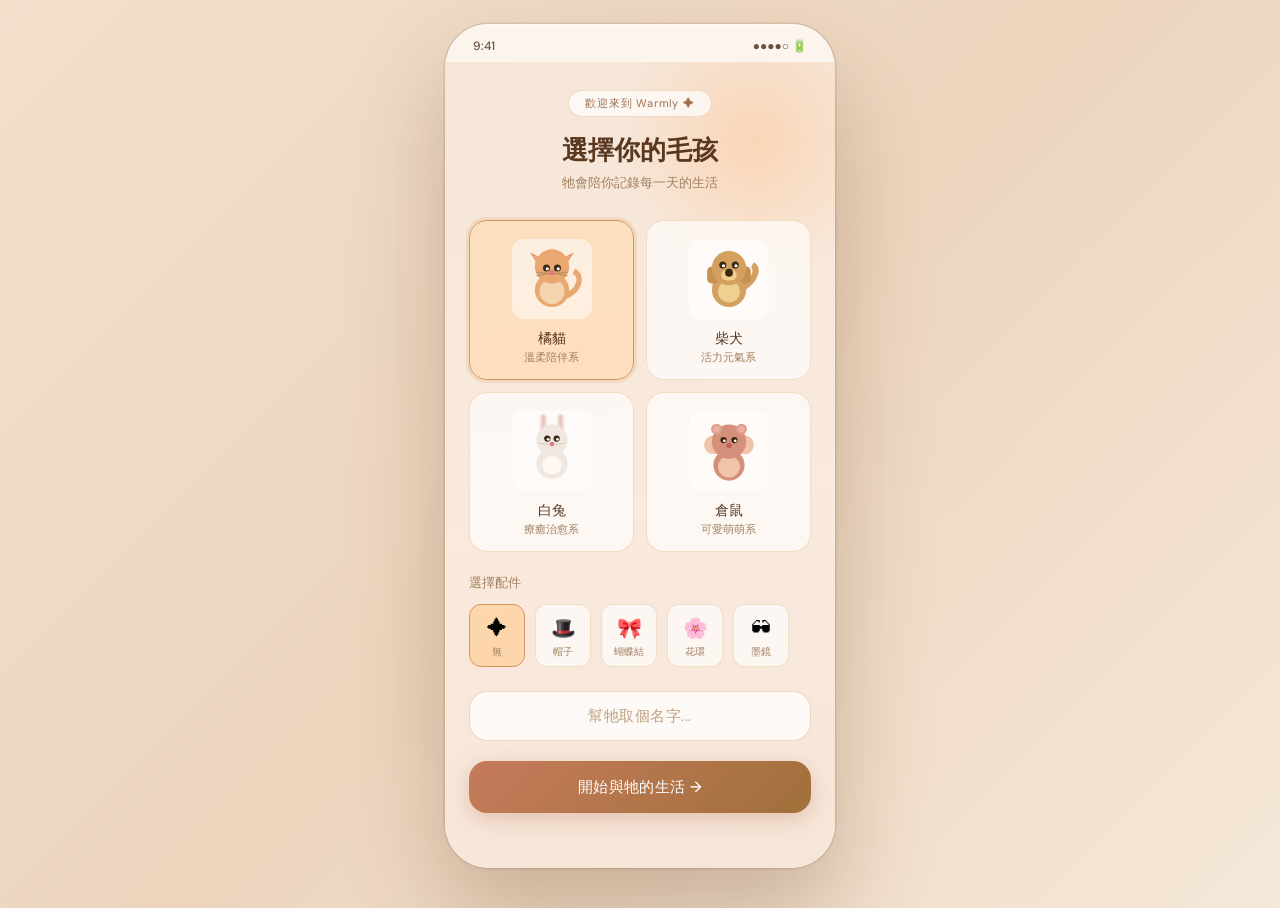
==== commit 0769318e: "update - 寵物版更新" ====
--- a/index.html
+++ b/index.html
@@ -1,1210 +1,243 @@
 <!DOCTYPE html>
 <html lang="zh-TW">
 <head>
-<meta charset="UTF-8">
-<meta name="viewport" content="width=device-width, initial-scale=1.0">
-<title>Nurturely — 與自己同在</title>
-<link href="https://fonts.googleapis.com/css2?family=Playfair+Display:ital,wght@0,400;0,600;1,400&family=DM+Sans:wght@300;400;500&family=Noto+Serif+TC:wght@300;400&display=swap" rel="stylesheet">
-<style>
-  *, *::before, *::after { box-sizing: border-box; margin: 0; padding: 0; }
-
-  :root {
-    --cream: #F8F3EC;
-    --cream-dark: #EDE6D9;
-    --sage: #8BAF8A;
-    --sage-light: #C5D9C4;
-    --sage-dark: #4E7A4D;
-    --moss: #3A5C39;
-    --terra: #C67B5C;
-    --terra-light: #E8C5B5;
-    --warm-brown: #7A5C3E;
-    --ink: #2A2420;
-    --ink-soft: #5A4E46;
-    --gold: #D4A853;
-    --petal: #E8B4B8;
-    --sky: #B8D4E8;
-    --r: 18px;
-  }
-
-  body {
-    font-family: 'DM Sans', sans-serif;
-    background: var(--cream);
-    color: var(--ink);
-    min-height: 100vh;
-    display: flex;
-    justify-content: center;
-    align-items: flex-start;
-    padding: 20px;
-  }
-
-  .phone {
-    width: 390px;
-    min-height: 844px;
-    background: var(--cream);
-    border-radius: 44px;
-    box-shadow: 0 40px 80px rgba(42,36,32,0.25), 0 0 0 1.5px rgba(42,36,32,0.12);
-    overflow: hidden;
-    position: relative;
-    display: flex;
-    flex-direction: column;
-  }
-
-  /* STATUS BAR */
-  .status-bar {
-    display: flex;
-    justify-content: space-between;
-    align-items: center;
-    padding: 14px 24px 8px;
-    font-size: 12px;
-    font-weight: 500;
-    color: var(--ink-soft);
-    flex-shrink: 0;
-  }
-
-  /* SCREENS */
-  .screen {
-    display: none;
-    flex: 1;
-    flex-direction: column;
-    overflow: hidden;
-  }
-  .screen.active { display: flex; }
-
-  /* ==================== TASK MODAL SCREEN ==================== */
-  #screen-task {
-    background: linear-gradient(160deg, #2A3D29 0%, #1C2B1B 100%);
-    justify-content: center;
-    align-items: center;
-    padding: 40px 28px;
-    position: relative;
-    overflow: hidden;
-  }
-
-  #screen-task::before {
-    content: '';
-    position: absolute;
-    width: 300px; height: 300px;
-    background: radial-gradient(circle, rgba(139,175,138,0.18) 0%, transparent 70%);
-    top: -80px; right: -80px;
-  }
-
-  .task-header {
-    text-align: center;
-    margin-bottom: 32px;
-    position: relative;
-    z-index: 1;
-  }
-
-  .task-header .date-chip {
-    display: inline-block;
-    background: rgba(255,255,255,0.1);
-    border: 1px solid rgba(255,255,255,0.18);
-    border-radius: 20px;
-    padding: 6px 16px;
-    font-size: 12px;
-    color: rgba(255,255,255,0.7);
-    margin-bottom: 16px;
-    letter-spacing: 0.5px;
-  }
-
-  .task-header h1 {
-    font-family: 'Playfair Display', serif;
-    font-size: 28px;
-    color: #fff;
-    line-height: 1.3;
-    margin-bottom: 8px;
-  }
-
-  .task-header p {
-    font-size: 13px;
-    color: rgba(255,255,255,0.55);
-    font-weight: 300;
-  }
-
-  .task-card {
-    background: var(--cream);
-    border-radius: 28px;
-    padding: 28px 24px;
-    position: relative;
-    z-index: 1;
-    width: 100%;
-  }
-
-  .task-type-badge {
-    display: inline-flex;
-    align-items: center;
-    gap: 6px;
-    background: var(--sage-light);
-    color: var(--moss);
-    border-radius: 12px;
-    padding: 5px 12px;
-    font-size: 11px;
-    font-weight: 500;
-    margin-bottom: 16px;
-    letter-spacing: 0.3px;
-  }
-
-  .task-type-badge .dot {
-    width: 6px; height: 6px;
-    background: var(--moss);
-    border-radius: 50%;
-    display: inline-block;
-  }
-
-  .task-card h2 {
-    font-family: 'Playfair Display', serif;
-    font-size: 22px;
-    color: var(--ink);
-    margin-bottom: 12px;
-    line-height: 1.35;
-  }
-
-  .task-card .task-desc {
-    font-size: 14px;
-    color: var(--ink-soft);
-    line-height: 1.6;
-    margin-bottom: 24px;
-  }
-
-  .task-input-area {
-    width: 100%;
-    min-height: 100px;
-    border: 1.5px solid var(--cream-dark);
-    border-radius: 14px;
-    padding: 14px;
-    font-family: 'DM Sans', sans-serif;
-    font-size: 14px;
-    color: var(--ink);
-    background: #fff;
-    resize: none;
-    outline: none;
-    margin-bottom: 16px;
-    transition: border-color 0.2s;
-  }
-  .task-input-area:focus { border-color: var(--sage); }
-  .task-input-area::placeholder { color: #BDB3A8; }
-
-  .task-photo-btn {
-    display: flex;
-    align-items: center;
-    gap: 10px;
-    background: var(--cream);
-    border: 1.5px dashed var(--sage);
-    border-radius: 14px;
-    padding: 14px 18px;
-    cursor: pointer;
-    margin-bottom: 16px;
-    color: var(--sage-dark);
-    font-size: 13px;
-    font-weight: 500;
-    width: 100%;
-    transition: background 0.2s;
-  }
-  .task-photo-btn:hover { background: var(--sage-light); }
-
-  .task-photo-icon {
-    width: 36px; height: 36px;
-    background: var(--sage-light);
-    border-radius: 10px;
-    display: flex; align-items: center; justify-content: center;
-    flex-shrink: 0;
-  }
-
-  .btn-primary {
-    width: 100%;
-    background: var(--moss);
-    color: #fff;
-    border: none;
-    border-radius: 16px;
-    padding: 16px;
-    font-family: 'DM Sans', sans-serif;
-    font-size: 15px;
-    font-weight: 500;
-    cursor: pointer;
-    transition: transform 0.15s, background 0.2s;
-    letter-spacing: 0.2px;
-  }
-  .btn-primary:hover { background: var(--sage-dark); }
-  .btn-primary:active { transform: scale(0.97); }
-
-  .task-shuffle {
-    display: flex;
-    align-items: center;
-    justify-content: center;
-    gap: 6px;
-    margin-top: 14px;
-    color: rgba(255,255,255,0.5);
-    font-size: 12px;
-    cursor: pointer;
-    position: relative;
-    z-index: 1;
-  }
-  .task-shuffle:hover { color: rgba(255,255,255,0.8); }
-
-  /* ==================== HOME SCREEN ==================== */
-  #screen-home {
-    background: var(--cream);
-    overflow-y: auto;
-  }
-
-  .home-header {
-    padding: 20px 24px 0;
-    display: flex;
-    justify-content: space-between;
-    align-items: center;
-  }
-
-  .home-header .greeting {
-    font-family: 'Playfair Display', serif;
-    font-size: 22px;
-    color: var(--ink);
-  }
-
-  .home-header .greeting span {
-    display: block;
-    font-family: 'DM Sans', sans-serif;
-    font-size: 13px;
-    color: var(--ink-soft);
-    font-weight: 300;
-    margin-bottom: 2px;
-  }
-
-  .notif-btn {
-    width: 40px; height: 40px;
-    background: #fff;
-    border: 1px solid var(--cream-dark);
-    border-radius: 12px;
-    display: flex; align-items: center; justify-content: center;
-    cursor: pointer;
-    position: relative;
-  }
-  .notif-dot {
-    position: absolute;
-    top: 8px; right: 8px;
-    width: 7px; height: 7px;
-    background: var(--terra);
-    border-radius: 50%;
-    border: 1.5px solid var(--cream);
-  }
-
-  .streak-bar {
-    margin: 16px 24px;
-    background: #fff;
-    border: 1px solid var(--cream-dark);
-    border-radius: 16px;
-    padding: 14px 18px;
-    display: flex;
-    align-items: center;
-    gap: 12px;
-  }
-  .streak-icon {
-    width: 38px; height: 38px;
-    background: linear-gradient(135deg, var(--gold), #E8A840);
-    border-radius: 11px;
-    display: flex; align-items: center; justify-content: center;
-    font-size: 18px;
-    flex-shrink: 0;
-  }
-  .streak-text .num { font-size: 18px; font-weight: 500; color: var(--ink); }
-  .streak-text .label { font-size: 11px; color: var(--ink-soft); font-weight: 300; margin-top: 1px; }
-  .streak-dots {
-    display: flex;
-    gap: 5px;
-    margin-left: auto;
-  }
-  .streak-dot {
-    width: 8px; height: 8px;
-    border-radius: 50%;
-    background: var(--cream-dark);
-  }
-  .streak-dot.done { background: var(--gold); }
-
-  /* TERRARIUM */
-  .terrarium-section {
-    margin: 0 24px;
-    background: linear-gradient(175deg, #1A2E1A 0%, #2C4A2B 50%, #1E3A1E 100%);
-    border-radius: 28px;
-    padding: 24px 24px 0;
-    position: relative;
-    overflow: hidden;
-    min-height: 260px;
-  }
-
-  .terr-sky {
-    position: absolute;
-    top: 0; left: 0; right: 0;
-    height: 80px;
-    background: radial-gradient(ellipse at 70% 0%, rgba(184,212,232,0.25) 0%, transparent 65%);
-  }
-
-  .terr-label {
-    font-family: 'Playfair Display', serif;
-    font-size: 13px;
-    font-style: italic;
-    color: rgba(255,255,255,0.5);
-    margin-bottom: 4px;
-    position: relative;
-    z-index: 2;
-  }
-  .terr-name {
-    font-family: 'Playfair Display', serif;
-    font-size: 20px;
-    color: #fff;
-    position: relative;
-    z-index: 2;
-    margin-bottom: 2px;
-  }
-  .terr-stage {
-    font-size: 11px;
-    color: rgba(255,255,255,0.45);
-    position: relative;
-    z-index: 2;
-    margin-bottom: 12px;
-  }
-
-  /* PLANT SVG */
-  .plant-container {
-    position: relative;
-    display: flex;
-    justify-content: center;
-    align-items: flex-end;
-    height: 180px;
-    z-index: 2;
-  }
-
-  .plant-svg { animation: sway 4s ease-in-out infinite; transform-origin: bottom center; }
-  @keyframes sway {
-    0%, 100% { transform: rotate(-1.5deg); }
-    50% { transform: rotate(1.5deg); }
-  }
-
-  .ground-strip {
-    position: absolute;
-    bottom: 0; left: 0; right: 0;
-    height: 48px;
-    background: linear-gradient(to top, #3D2B1F 0%, #5A4030 100%);
-    border-radius: 0 0 0 0;
-  }
-
-  /* XP BAR */
-  .xp-row {
-    display: flex; align-items: center; gap: 10px;
-    margin: 14px 24px 0;
-  }
-  .xp-label { font-size: 11px; color: var(--ink-soft); white-space: nowrap; }
-  .xp-track {
-    flex: 1;
-    height: 6px;
-    background: var(--cream-dark);
-    border-radius: 3px;
-    overflow: hidden;
-  }
-  .xp-fill {
-    height: 100%;
-    width: 63%;
-    background: linear-gradient(90deg, var(--sage), var(--moss));
-    border-radius: 3px;
-    transition: width 0.8s ease;
-  }
-  .xp-val { font-size: 11px; color: var(--ink-soft); }
-
-  /* QUICK ACTIONS */
-  .section-title {
-    font-family: 'Playfair Display', serif;
-    font-size: 16px;
-    color: var(--ink);
-    padding: 18px 24px 10px;
-  }
-
-  .quick-grid {
-    display: grid;
-    grid-template-columns: repeat(4, 1fr);
-    gap: 10px;
-    padding: 0 24px;
-  }
-
-  .quick-item {
-    display: flex;
-    flex-direction: column;
-    align-items: center;
-    gap: 7px;
-    cursor: pointer;
-  }
-
-  .quick-icon {
-    width: 56px; height: 56px;
-    border-radius: 18px;
-    display: flex; align-items: center; justify-content: center;
-    font-size: 22px;
-    transition: transform 0.15s;
-  }
-  .quick-icon:hover { transform: scale(1.06); }
-  .qi-1 { background: var(--terra-light); }
-  .qi-2 { background: var(--sky); }
-  .qi-3 { background: var(--sage-light); }
-  .qi-4 { background: #F0E6D3; }
-
-  .quick-item span { font-size: 11px; color: var(--ink-soft); text-align: center; line-height: 1.3; }
-
-  /* MEMORY STRIP */
-  .memory-row {
-    display: flex;
-    gap: 10px;
-    padding: 4px 24px 24px;
-    overflow-x: auto;
-    scrollbar-width: none;
-  }
-  .memory-row::-webkit-scrollbar { display: none; }
-
-  .memory-card {
-    flex-shrink: 0;
-    width: 110px;
-    border-radius: 18px;
-    overflow: hidden;
-    cursor: pointer;
-    position: relative;
-    transition: transform 0.15s;
-  }
-  .memory-card:hover { transform: translateY(-3px); }
-
-  .memory-img {
-    width: 110px; height: 130px;
-    object-fit: cover;
-    display: block;
-  }
-
-  .memory-color {
-    width: 110px; height: 130px;
-    display: flex; align-items: flex-end;
-    padding: 10px;
-    font-family: 'Noto Serif TC', serif;
-    font-size: 12px;
-    color: #fff;
-    line-height: 1.4;
-    font-weight: 300;
-  }
-
-  .mc-1 { background: linear-gradient(135deg, #8BAF8A, #4E7A4D); }
-  .mc-2 { background: linear-gradient(135deg, #C67B5C, #A0523A); }
-  .mc-3 { background: linear-gradient(135deg, #7A8FAF, #4A5F7A); }
-  .mc-4 { background: linear-gradient(135deg, #BF9A6A, #8A6840); }
-  .mc-5 { background: linear-gradient(135deg, #9B8AAF, #6A5A8A); }
-
-  .memory-date {
-    position: absolute;
-    top: 8px; left: 8px;
-    background: rgba(0,0,0,0.35);
-    border-radius: 6px;
-    padding: 3px 7px;
-    font-size: 10px;
-    color: rgba(255,255,255,0.9);
-  }
-
-  /* ==================== JOURNAL SCREEN ==================== */
-  #screen-journal {
-    background: var(--cream);
-    overflow-y: auto;
-  }
-
-  .journal-header {
-    background: var(--moss);
-    padding: 20px 24px 28px;
-    position: relative;
-    overflow: hidden;
-  }
-  .journal-header::after {
-    content: '';
-    position: absolute;
-    bottom: -20px; left: 0; right: 0;
-    height: 40px;
-    background: var(--cream);
-    border-radius: 20px 20px 0 0;
-  }
-  .journal-header h2 {
-    font-family: 'Playfair Display', serif;
-    font-size: 24px;
-    color: #fff;
-    margin-top: 8px;
-  }
-  .journal-header p {
-    font-size: 13px;
-    color: rgba(255,255,255,0.6);
-    margin-top: 4px;
-    font-weight: 300;
-  }
-
-  .month-tabs {
-    display: flex;
-    gap: 8px;
-    padding: 12px 24px 0;
-    overflow-x: auto;
-    scrollbar-width: none;
-  }
-  .month-tabs::-webkit-scrollbar { display: none; }
-
-  .month-tab {
-    flex-shrink: 0;
-    padding: 7px 16px;
-    border-radius: 20px;
-    font-size: 12px;
-    cursor: pointer;
-    border: 1.5px solid transparent;
-    transition: all 0.2s;
-    background: #fff;
-    color: var(--ink-soft);
-  }
-  .month-tab.active {
-    background: var(--moss);
-    color: #fff;
-  }
-  .month-tab:hover:not(.active) { border-color: var(--sage); }
-
-  .journal-entries {
-    padding: 16px 24px 80px;
-    display: flex;
-    flex-direction: column;
-    gap: 14px;
-  }
-
-  .journal-entry {
-    background: #fff;
-    border-radius: 20px;
-    overflow: hidden;
-    border: 1px solid var(--cream-dark);
-    transition: transform 0.15s;
-    cursor: pointer;
-  }
-  .journal-entry:hover { transform: translateY(-2px); }
-
-  .je-color-strip { height: 5px; }
-  .jc-1 { background: var(--sage); }
-  .jc-2 { background: var(--terra); }
-  .jc-3 { background: var(--gold); }
-  .jc-4 { background: var(--petal); }
-  .jc-5 { background: var(--sky); }
-
-  .je-body { padding: 16px; }
-  .je-meta {
-    display: flex;
-    justify-content: space-between;
-    align-items: center;
-    margin-bottom: 8px;
-  }
-  .je-date { font-size: 11px; color: var(--ink-soft); font-weight: 300; }
-  .je-tag {
-    font-size: 10px;
-    padding: 3px 9px;
-    border-radius: 8px;
-    background: var(--cream);
-    color: var(--ink-soft);
-  }
-  .je-text {
-    font-family: 'Noto Serif TC', serif;
-    font-size: 14px;
-    color: var(--ink);
-    line-height: 1.65;
-    margin-bottom: 10px;
-    font-weight: 300;
-  }
-  .je-footer {
-    display: flex;
-    align-items: center;
-    gap: 8px;
-    font-size: 11px;
-    color: var(--ink-soft);
-  }
-  .mood-chip {
-    display: flex;
-    align-items: center;
-    gap: 4px;
-    background: var(--cream);
-    border-radius: 8px;
-    padding: 3px 8px;
-    font-size: 11px;
-    color: var(--ink-soft);
-  }
-
-  /* ==================== MAP SCREEN ==================== */
-  #screen-map {
-    background: var(--cream);
-    display: flex;
-    flex-direction: column;
-  }
-
-  .map-header {
-    padding: 20px 24px 16px;
-  }
-  .map-header h2 {
-    font-family: 'Playfair Display', serif;
-    font-size: 22px;
-    color: var(--ink);
-    margin-bottom: 4px;
-  }
-  .map-header p { font-size: 13px; color: var(--ink-soft); font-weight: 300; }
-
-  .map-search {
-    margin: 0 24px 16px;
-    display: flex;
-    align-items: center;
-    gap: 10px;
-    background: #fff;
-    border: 1.5px solid var(--cream-dark);
-    border-radius: 14px;
-    padding: 11px 16px;
-  }
-  .map-search input {
-    border: none; outline: none;
-    font-family: 'DM Sans', sans-serif;
-    font-size: 14px;
-    color: var(--ink);
-    background: transparent;
-    flex: 1;
-  }
-  .map-search input::placeholder { color: #C0B8AE; }
-
-  .map-canvas {
-    margin: 0 24px;
-    height: 240px;
-    border-radius: 22px;
-    overflow: hidden;
-    position: relative;
-    background: #E8EFE6;
-    flex-shrink: 0;
-  }
-
-  /* Fake map grid */
-  .map-canvas svg { position: absolute; inset: 0; }
-
-  .map-filter-row {
-    display: flex;
-    gap: 8px;
-    padding: 14px 24px;
-    overflow-x: auto;
-    scrollbar-width: none;
-    flex-shrink: 0;
-  }
-  .map-filter-row::-webkit-scrollbar { display: none; }
-
-  .filter-chip {
-    flex-shrink: 0;
-    padding: 7px 16px;
-    border-radius: 20px;
-    font-size: 12px;
-    cursor: pointer;
-    border: 1.5px solid var(--cream-dark);
-    background: #fff;
-    color: var(--ink-soft);
-    display: flex; align-items: center; gap: 5px;
-    transition: all 0.2s;
-  }
-  .filter-chip.active {
-    background: var(--moss);
-    color: #fff;
-    border-color: var(--moss);
-  }
-
-  .place-list {
-    flex: 1;
-    overflow-y: auto;
-    padding: 0 24px 80px;
-    display: flex;
-    flex-direction: column;
-    gap: 10px;
-  }
-
-  .place-card {
-    background: #fff;
-    border-radius: 18px;
-    padding: 14px 16px;
-    border: 1px solid var(--cream-dark);
-    display: flex;
-    gap: 14px;
-    cursor: pointer;
-    transition: transform 0.15s;
-  }
-  .place-card:hover { transform: translateX(3px); }
-
-  .place-thumb {
-    width: 62px; height: 62px;
-    border-radius: 14px;
-    flex-shrink: 0;
-    display: flex; align-items: center; justify-content: center;
-    font-size: 28px;
-  }
-  .pt-1 { background: #E8F0E8; }
-  .pt-2 { background: #F0E8E4; }
-  .pt-3 { background: #E4ECF4; }
-  .pt-4 { background: #F4F0E4; }
-
-  .place-info { flex: 1; }
-  .place-name { font-size: 15px; font-weight: 500; color: var(--ink); margin-bottom: 3px; }
-  .place-addr { font-size: 12px; color: var(--ink-soft); font-weight: 300; margin-bottom: 7px; }
-  .place-tags { display: flex; gap: 5px; flex-wrap: wrap; }
-  .place-tag {
-    font-size: 10px;
-    padding: 3px 9px;
-    background: var(--cream);
-    border-radius: 7px;
-    color: var(--ink-soft);
-  }
-  .place-visited {
-    width: 24px; height: 24px;
-    border-radius: 50%;
-    background: var(--sage-light);
-    display: flex; align-items: center; justify-content: center;
-    font-size: 12px;
-    flex-shrink: 0;
-    align-self: flex-start;
-  }
-
-  /* ==================== BOTTOM NAV ==================== */
-  .bottom-nav {
-    position: absolute;
-    bottom: 0; left: 0; right: 0;
-    height: 80px;
-    background: rgba(248,243,236,0.92);
-    backdrop-filter: blur(12px);
-    -webkit-backdrop-filter: blur(12px);
-    border-top: 1px solid var(--cream-dark);
-    display: flex;
-    align-items: center;
-    justify-content: space-around;
-    padding: 0 16px 16px;
-    z-index: 10;
-  }
-
-  .nav-item {
-    display: flex;
-    flex-direction: column;
-    align-items: center;
-    gap: 4px;
-    cursor: pointer;
-    padding: 8px 16px;
-    border-radius: 14px;
-    transition: background 0.2s;
-  }
-  .nav-item:hover { background: var(--cream-dark); }
-
-  .nav-icon {
-    width: 26px; height: 26px;
-    display: flex; align-items: center; justify-content: center;
-    font-size: 20px;
-    transition: transform 0.2s;
-  }
-  .nav-item.active .nav-icon { transform: scale(1.15); }
-
-  .nav-label {
-    font-size: 10px;
-    color: var(--ink-soft);
-    font-weight: 300;
-  }
-  .nav-item.active .nav-label {
-    color: var(--moss);
-    font-weight: 500;
-  }
-
-  .nav-fab {
-    width: 52px; height: 52px;
-    background: var(--moss);
-    border-radius: 18px;
-    display: flex; align-items: center; justify-content: center;
-    cursor: pointer;
-    font-size: 24px;
-    color: #fff;
-    margin-top: -18px;
-    box-shadow: 0 4px 16px rgba(58,92,57,0.4);
-    transition: transform 0.2s, background 0.2s;
-    flex-shrink: 0;
-  }
-  .nav-fab:hover { transform: scale(1.06) translateY(-2px); background: var(--sage-dark); }
-
-  /* OVERLAY MODAL */
-  .overlay {
-    display: none;
-    position: absolute;
-    inset: 0;
-    background: rgba(42,36,32,0.6);
-    backdrop-filter: blur(4px);
-    -webkit-backdrop-filter: blur(4px);
-    z-index: 20;
-    align-items: flex-end;
-    justify-content: center;
-    padding: 0 16px 24px;
-    animation: fadeIn 0.25s ease;
-  }
-  .overlay.show { display: flex; }
-  @keyframes fadeIn { from { opacity: 0; } to { opacity: 1; } }
-
-  .bottom-sheet {
-    background: var(--cream);
-    border-radius: 28px 28px 24px 24px;
-    width: 100%;
-    padding: 6px 0 24px;
-    max-height: 75%;
-    overflow-y: auto;
-    animation: slideUp 0.3s cubic-bezier(0.2,0.8,0.4,1);
-  }
-  @keyframes slideUp {
-    from { transform: translateY(100%); }
-    to { transform: translateY(0); }
-  }
-
-  .sheet-handle {
-    width: 36px; height: 4px;
-    background: var(--cream-dark);
-    border-radius: 2px;
-    margin: 10px auto 20px;
-  }
-
-  .sheet-title {
-    font-family: 'Playfair Display', serif;
-    font-size: 18px;
-    color: var(--ink);
-    padding: 0 22px 4px;
-  }
-  .sheet-sub { font-size: 12px; color: var(--ink-soft); padding: 0 22px 16px; font-weight: 300; }
-
-  .review-entry {
-    display: flex;
-    gap: 12px;
-    padding: 12px 22px;
-    border-bottom: 1px solid var(--cream-dark);
-  }
-  .review-avatar {
-    width: 36px; height: 36px;
-    border-radius: 11px;
-    flex-shrink: 0;
-    display: flex; align-items: center; justify-content: center;
-    font-size: 16px;
-  }
-  .review-text { font-size: 13px; color: var(--ink-soft); line-height: 1.5; flex: 1; font-weight: 300; }
-  .review-meta { font-size: 10px; color: var(--ink-soft); margin-bottom: 4px; }
-
-  .add-review-input {
-    margin: 16px 22px 0;
-    display: flex;
-    gap: 10px;
-    align-items: flex-end;
-  }
-  .add-review-input textarea {
-    flex: 1;
-    border: 1.5px solid var(--cream-dark);
-    border-radius: 14px;
-    padding: 10px 14px;
-    font-family: 'DM Sans', sans-serif;
-    font-size: 13px;
-    color: var(--ink);
-    background: #fff;
-    resize: none;
-    outline: none;
-    min-height: 60px;
-  }
-  .add-review-input textarea:focus { border-color: var(--sage); }
-  .add-review-input button {
-    width: 38px; height: 38px;
-    background: var(--moss);
-    border: none;
-    border-radius: 11px;
-    color: #fff;
-    font-size: 16px;
-    cursor: pointer;
-    display: flex; align-items: center; justify-content: center;
-    flex-shrink: 0;
-  }
-
-  /* PHOTO TAKEN */
-  .photo-preview-area {
-    width: 100%;
-    height: 140px;
-    background: linear-gradient(135deg, var(--sage-light), var(--cream-dark));
-    border-radius: 14px;
-    display: flex;
-    align-items: center;
-    justify-content: center;
-    font-size: 36px;
-    margin-bottom: 16px;
-    position: relative;
-    overflow: hidden;
-  }
-  .photo-preview-area::after {
-    content: '✓ 照片已新增';
-    position: absolute;
-    bottom: 10px;
-    left: 50%;
-    transform: translateX(-50%);
-    background: rgba(255,255,255,0.85);
-    border-radius: 8px;
-    padding: 3px 12px;
-    font-size: 11px;
-    color: var(--moss);
-    font-family: 'DM Sans', sans-serif;
-    font-weight: 500;
-  }
-
-  /* gratitude list */
-  .gratitude-item {
-    display: flex;
-    align-items: center;
-    gap: 10px;
-    padding: 10px 0;
-    border-bottom: 1px solid var(--cream-dark);
-  }
-  .gratitude-num {
-    width: 26px; height: 26px;
-    background: var(--sage-light);
-    border-radius: 8px;
-    display: flex; align-items: center; justify-content: center;
-    font-size: 12px;
-    font-weight: 500;
-    color: var(--moss);
-    flex-shrink: 0;
-  }
-  .gratitude-item input {
-    flex: 1;
-    border: none;
-    outline: none;
-    font-family: 'DM Sans', sans-serif;
-    font-size: 14px;
-    color: var(--ink);
-    background: transparent;
-  }
-  .gratitude-item input::placeholder { color: #C0B8AE; }
-</style>
+  <meta charset="UTF-8">
+  <meta name="viewport" content="width=device-width, initial-scale=1.0">
+  <title>Warmly — 與毛孩同在</title>
+  <link href="https://fonts.googleapis.com/css2?family=Playfair+Display:ital,wght@0,400;0,600;1,400&family=DM+Sans:wght@300;400;500&family=Noto+Serif+TC:wght@300;400&display=swap" rel="stylesheet">
+  <link rel="stylesheet" href="styles.css">
 </head>
 <body>
 
 <div class="phone" id="app">
   <div class="status-bar">
     <span>9:41</span>
-    <span style="font-size:11px;">●●●●○ 🔋</span>
+    <span class="status-right">●●●●○ 🔋</span>
+  </div>
+
+  <!-- ===== PET SELECT SCREEN ===== -->
+  <div class="screen active" id="screen-petselect">
+    <div class="petselect-bg">
+      <div class="petselect-glow"></div>
+      <div class="petselect-header">
+        <div class="ps-tag">歡迎來到 Warmly ✦</div>
+        <h1>選擇你的毛孩</h1>
+        <p>牠會陪你記錄每一天的生活</p>
+      </div>
+
+      <div class="pet-grid">
+        <div class="pet-option" data-pet="cat" onclick="selectPet('cat')">
+          <div class="pet-preview">
+            <canvas id="preview-cat" width="80" height="80"></canvas>
+          </div>
+          <div class="pet-option-name">橘貓</div>
+          <div class="pet-option-trait">溫柔陪伴系</div>
+        </div>
+        <div class="pet-option" data-pet="dog" onclick="selectPet('dog')">
+          <div class="pet-preview">
+            <canvas id="preview-dog" width="80" height="80"></canvas>
+          </div>
+          <div class="pet-option-name">柴犬</div>
+          <div class="pet-option-trait">活力元氣系</div>
+        </div>
+        <div class="pet-option" data-pet="rabbit" onclick="selectPet('rabbit')">
+          <div class="pet-preview">
+            <canvas id="preview-rabbit" width="80" height="80"></canvas>
+          </div>
+          <div class="pet-option-name">白兔</div>
+          <div class="pet-option-trait">療癒治愈系</div>
+        </div>
+        <div class="pet-option" data-pet="hamster" onclick="selectPet('hamster')">
+          <div class="pet-preview">
+            <canvas id="preview-hamster" width="80" height="80"></canvas>
+          </div>
+          <div class="pet-option-name">倉鼠</div>
+          <div class="pet-option-trait">可愛萌萌系</div>
+        </div>
+      </div>
+
+      <div class="acc-section">
+        <div class="acc-title">選擇配件</div>
+        <div class="acc-row">
+          <div class="acc-item active" data-acc="none" onclick="selectAcc('none')">
+            <div class="acc-icon">✦</div>
+            <div class="acc-label">無</div>
+          </div>
+          <div class="acc-item" data-acc="hat" onclick="selectAcc('hat')">
+            <div class="acc-icon">🎩</div>
+            <div class="acc-label">帽子</div>
+          </div>
+          <div class="acc-item" data-acc="bow" onclick="selectAcc('bow')">
+            <div class="acc-icon">🎀</div>
+            <div class="acc-label">蝴蝶結</div>
+          </div>
+          <div class="acc-item" data-acc="flower" onclick="selectAcc('flower')">
+            <div class="acc-icon">🌸</div>
+            <div class="acc-label">花環</div>
+          </div>
+          <div class="acc-item" data-acc="glasses" onclick="selectAcc('glasses')">
+            <div class="acc-icon">🕶</div>
+            <div class="acc-label">墨鏡</div>
+          </div>
+        </div>
+      </div>
+
+      <div class="pet-name-row">
+        <input type="text" id="pet-name-input" class="pet-name-input" placeholder="幫牠取個名字..." maxlength="6">
+      </div>
+
+      <button class="btn-warm" onclick="confirmPet()">開始與牠的生活 →</button>
+    </div>
   </div>
 
   <!-- ===== TASK SCREEN ===== -->
-  <div class="screen active" id="screen-task">
-    <div class="task-header">
-      <div class="date-chip">今天 · 2025年3月21日</div>
-      <h1>今日任務</h1>
-      <p>完成任務，讓小苗繼續成長 🌱</p>
-    </div>
-
-    <div class="task-card" id="task-card">
-      <!-- filled by JS -->
-    </div>
-
-    <div class="task-shuffle" onclick="shuffleTask()">
-      <svg width="14" height="14" viewBox="0 0 24 24" fill="none" stroke="currentColor" stroke-width="2"><polyline points="16 3 21 3 21 8"/><line x1="4" y1="20" x2="21" y2="3"/><polyline points="21 16 21 21 16 21"/><line x1="15" y1="15" x2="21" y2="21"/></svg>
-      換一個任務
+  <div class="screen" id="screen-task">
+    <div class="task-bg">
+      <div class="task-header">
+        <div class="date-chip" id="task-date">今天 · 2025年3月21日</div>
+        <h1>今日任務</h1>
+        <p id="task-pet-hint">完成任務，讓毛孩更快樂 🐾</p>
+      </div>
+
+      <div class="task-card" id="task-card"></div>
+
+      <div class="task-shuffle" onclick="shuffleTask()">
+        <svg width="13" height="13" viewBox="0 0 24 24" fill="none" stroke="currentColor" stroke-width="2">
+          <polyline points="16 3 21 3 21 8"/>
+          <line x1="4" y1="20" x2="21" y2="3"/>
+          <polyline points="21 16 21 21 16 21"/>
+          <line x1="15" y1="15" x2="21" y2="21"/>
+        </svg>
+        換一個任務
+      </div>
     </div>
   </div>
 
   <!-- ===== HOME SCREEN ===== -->
   <div class="screen" id="screen-home">
-    <div class="home-header">
-      <div class="greeting">
-        <span>早安，曉菁</span>
-        與綠意相伴的第 23 天
-      </div>
-      <div class="notif-btn">
-        <svg width="18" height="18" viewBox="0 0 24 24" fill="none" stroke="#5A4E46" stroke-width="1.8"><path d="M18 8A6 6 0 0 0 6 8c0 7-3 9-3 9h18s-3-2-3-9"/><path d="M13.73 21a2 2 0 0 1-3.46 0"/></svg>
-        <div class="notif-dot"></div>
-      </div>
-    </div>
-
-    <!-- streak -->
-    <div class="streak-bar">
-      <div class="streak-icon">🔥</div>
-      <div class="streak-text">
-        <div class="num">7 天連續</div>
-        <div class="label">保持節奏，很棒！</div>
-      </div>
-      <div class="streak-dots">
-        <div class="streak-dot done"></div>
-        <div class="streak-dot done"></div>
-        <div class="streak-dot done"></div>
-        <div class="streak-dot done"></div>
-        <div class="streak-dot done"></div>
-        <div class="streak-dot done"></div>
-        <div class="streak-dot done"></div>
-      </div>
-    </div>
-
-    <!-- terrarium -->
-    <div class="terrarium-section">
-      <div class="terr-sky"></div>
-      <div class="terr-label">我的夥伴</div>
-      <div class="terr-name">翠翠</div>
-      <div class="terr-stage">第 3 階段 · 初芽期</div>
-      <div class="plant-container">
-        <div class="ground-strip"></div>
-        <svg class="plant-svg" width="160" height="160" viewBox="0 0 160 160" style="margin-bottom:40px;">
-          <!-- stem -->
-          <path d="M80 150 Q78 130 80 110 Q82 90 80 70" stroke="#5A8A3A" stroke-width="4" fill="none" stroke-linecap="round"/>
-          <!-- left leaf -->
-          <path d="M80 110 Q55 95 50 70 Q65 80 80 95" fill="#6EAA50" opacity="0.9"/>
-          <path d="M80 110 Q55 95 50 70" stroke="#4A8A30" stroke-width="1.5" fill="none" opacity="0.6"/>
-          <!-- right leaf -->
-          <path d="M80 90 Q108 75 115 50 Q97 65 80 82" fill="#7EC460" opacity="0.9"/>
-          <path d="M80 90 Q108 75 115 50" stroke="#4A8A30" stroke-width="1.5" fill="none" opacity="0.6"/>
-          <!-- small left leaf -->
-          <path d="M80 125 Q62 118 60 102 Q70 112 80 120" fill="#5A9A42" opacity="0.8"/>
-          <!-- small right leaf -->
-          <path d="M80 130 Q100 122 105 108 Q92 116 80 126" fill="#6EAA50" opacity="0.7"/>
-          <!-- new sprout top -->
-          <circle cx="80" cy="65" r="12" fill="#A0D870" opacity="0.85"/>
-          <path d="M80 65 Q72 52 68 42 Q78 54 80 65" fill="#7EC460"/>
-          <path d="M80 65 Q90 52 95 42 Q82 55 80 65" fill="#90D060"/>
-          <!-- dew drops -->
-          <circle cx="105" cy="52" r="2.5" fill="#B8E8FF" opacity="0.8"/>
-          <circle cx="55" cy="73" r="2" fill="#B8E8FF" opacity="0.7"/>
-        </svg>
-      </div>
-    </div>
-
-    <!-- xp -->
-    <div class="xp-row">
-      <span class="xp-label">成長值</span>
-      <div class="xp-track"><div class="xp-fill" id="xp-fill"></div></div>
-      <span class="xp-val">630 / 1000</span>
-    </div>
-
-    <!-- quick actions -->
-    <div class="section-title">今日任務</div>
-    <div class="quick-grid">
-      <div class="quick-item" onclick="showScreen('task')">
-        <div class="quick-icon qi-1">📷</div>
-        <span>拍一張照</span>
-      </div>
-      <div class="quick-item" onclick="showScreen('task')">
-        <div class="quick-icon qi-2">✍️</div>
-        <span>文字記錄</span>
-      </div>
-      <div class="quick-item" onclick="showScreen('task')">
-        <div class="quick-icon qi-3">🌿</div>
-        <span>感恩日記</span>
-      </div>
-      <div class="quick-item" onclick="showScreen('task')">
-        <div class="quick-icon qi-4">💬</div>
-        <span>每日三言</span>
-      </div>
-    </div>
-
-    <!-- memories -->
-    <div class="section-title">與翠翠的回憶</div>
-    <div class="memory-row">
-      <div class="memory-card">
-        <div class="memory-color mc-1" style="height:130px;">今天學會了放下一件小事</div>
-        <div class="memory-date">03/14</div>
-      </div>
-      <div class="memory-card">
-        <div class="memory-color mc-2" style="height:130px;">陪媽媽吃了頓飯，很溫暖</div>
-        <div class="memory-date">03/12</div>
-      </div>
-      <div class="memory-card">
-        <div class="memory-color mc-3" style="height:130px;">發現了一家好安靜的咖啡廳</div>
-        <div class="memory-date">03/10</div>
-      </div>
-      <div class="memory-card">
-        <div class="memory-color mc-4" style="height:130px;">今天的夕陽很美</div>
-        <div class="memory-date">03/08</div>
-      </div>
-      <div class="memory-card">
-        <div class="memory-color mc-5" style="height:130px;">睡了個好覺，久違了</div>
-        <div class="memory-date">03/06</div>
-      </div>
-    </div>
-
-    <div style="height: 80px;"></div>
+    <div class="home-scroll">
+      <div class="home-header">
+        <div class="greeting">
+          <span id="home-greeting-sub">早安，曉菁</span>
+          <span id="home-greeting-main">陪伴的第 <b>23</b> 天</span>
+        </div>
+        <div class="notif-btn">
+          <svg width="17" height="17" viewBox="0 0 24 24" fill="none" stroke="#7A5C3E" stroke-width="1.8">
+            <path d="M18 8A6 6 0 0 0 6 8c0 7-3 9-3 9h18s-3-2-3-9"/>
+            <path d="M13.73 21a2 2 0 0 1-3.46 0"/>
+          </svg>
+          <div class="notif-dot"></div>
+        </div>
+      </div>
+
+      <div class="streak-bar">
+        <div class="streak-icon">🔥</div>
+        <div class="streak-text">
+          <div class="streak-num">7 天連續</div>
+          <div class="streak-label">保持節奏，很棒！</div>
+        </div>
+        <div class="streak-dots" id="streak-dots"></div>
+      </div>
+
+      <div class="pet-room" id="pet-room">
+        <div class="room-glow"></div>
+        <div class="room-label">我的夥伴</div>
+        <div class="room-name" id="room-pet-name">小橘</div>
+        <div class="room-stage" id="room-pet-stage">心情值 ★★★☆☆</div>
+        <div class="room-stage" id="room-pet-mood"></div>
+        <div class="pet-stage-area">
+          <div class="room-shelf"></div>
+          <div class="room-rug"></div>
+          <canvas id="pet-canvas" width="200" height="180" class="pet-canvas-main"></canvas>
+        </div>
+      </div>
+
+      <div class="xp-row">
+        <span class="xp-label">快樂值</span>
+        <div class="xp-track"><div class="xp-fill" id="xp-fill"></div></div>
+        <span class="xp-val">630 / 1000</span>
+      </div>
+
+      <div class="customize-row">
+        <button class="btn-outline-warm" onclick="showScreen('petselect')">✦ 更換配件 / 寵物</button>
+      </div>
+
+      <div class="section-title">今日任務</div>
+      <div class="quick-grid">
+        <div class="quick-item" onclick="showScreen('task')">
+          <div class="quick-icon qi-1">📷</div>
+          <span>拍一張照</span>
+        </div>
+        <div class="quick-item" onclick="showScreen('task')">
+          <div class="quick-icon qi-2">✍️</div>
+          <span>文字記錄</span>
+        </div>
+        <div class="quick-item" onclick="showScreen('task')">
+          <div class="quick-icon qi-3">🌿</div>
+          <span>感恩日記</span>
+        </div>
+        <div class="quick-item" onclick="showScreen('task')">
+          <div class="quick-icon qi-4">💬</div>
+          <span>每日三言</span>
+        </div>
+      </div>
+
+      <div class="section-title">與牠的回憶</div>
+      <div class="memory-row" id="memory-row">
+        <div class="memory-card"><div class="memory-color mc-1">今天學會了放下一件小事</div><div class="memory-date">03/14</div></div>
+        <div class="memory-card"><div class="memory-color mc-2">陪媽媽吃了頓飯，很溫暖</div><div class="memory-date">03/12</div></div>
+        <div class="memory-card"><div class="memory-color mc-3">發現了一家安靜的咖啡廳</div><div class="memory-date">03/10</div></div>
+        <div class="memory-card"><div class="memory-color mc-4">今天的夕陽很美</div><div class="memory-date">03/08</div></div>
+        <div class="memory-card"><div class="memory-color mc-5">睡了個好覺，久違了</div><div class="memory-date">03/06</div></div>
+      </div>
+
+      <div style="height:90px;"></div>
+    </div>
   </div>
 
   <!-- ===== JOURNAL SCREEN ===== -->
   <div class="screen" id="screen-journal">
     <div class="journal-header">
-      <svg width="16" height="16" viewBox="0 0 24 24" fill="none" stroke="rgba(255,255,255,0.6)" stroke-width="1.8"><path d="M2 3h6a4 4 0 0 1 4 4v14a3 3 0 0 0-3-3H2z"/><path d="M22 3h-6a4 4 0 0 0-4 4v14a3 3 0 0 1 3-3h7z"/></svg>
       <h2>我的日記本</h2>
-      <p>23 則記錄 · 翠翠見證了每一刻</p>
-    </div>
-
+      <p>23 則記錄 · <span id="journal-pet-name">小橘</span>見證了每一刻</p>
+    </div>
     <div class="month-tabs">
-      <div class="month-tab active">三月</div>
-      <div class="month-tab">二月</div>
-      <div class="month-tab">一月</div>
-      <div class="month-tab">十二月</div>
-      <div class="month-tab">十一月</div>
-    </div>
-
+      <div class="month-tab active" onclick="activateTab(this)">三月</div>
+      <div class="month-tab" onclick="activateTab(this)">二月</div>
+      <div class="month-tab" onclick="activateTab(this)">一月</div>
+      <div class="month-tab" onclick="activateTab(this)">十二月</div>
+    </div>
     <div class="journal-entries">
       <div class="journal-entry">
-        <div class="je-color-strip jc-1"></div>
+        <div class="je-strip jc-1"></div>
         <div class="je-body">
-          <div class="je-meta">
-            <div class="je-date">03月21日 · 感恩日記</div>
-            <div class="je-tag">🌿 成長</div>
-          </div>
-          <div class="je-text">今天感謝的三件事：早晨的陽光灑在書桌上、同事主動幫我分擔了一個任務、還有那杯意外好喝的珍珠奶茶。</div>
-          <div class="je-footer">
-            <div class="mood-chip">😌 平靜</div>
-            <span>· 翠翠：+15xp</span>
-          </div>
-        </div>
-      </div>
-
+          <div class="je-meta"><div class="je-date">03月21日 · 感恩日記</div><div class="je-tag">🌿 成長</div></div>
+          <div class="je-text">今天感謝的三件事：早晨的陽光灑在書桌上、同事主動幫我分擔了任務、還有那杯意外好喝的珍珠奶茶。</div>
+          <div class="je-footer"><div class="mood-chip">😌 平靜</div><span>· 快樂值 +15</span></div>
+        </div>
+      </div>
       <div class="journal-entry">
-        <div class="je-color-strip jc-2"></div>
+        <div class="je-strip jc-2"></div>
         <div class="je-body">
-          <div class="je-meta">
-            <div class="je-date">03月19日 · 每日三言</div>
-            <div class="je-tag">💬 反思</div>
-          </div>
-          <div class="je-text">今天學到：焦慮通常比事情本身更耗能。今天放下：對結果的過度控制。明天想做：早起十分鐘，給自己一段安靜。</div>
-          <div class="je-footer">
-            <div class="mood-chip">🤔 思考</div>
-            <span>· 翠翠：+20xp</span>
-          </div>
-        </div>
-      </div>
-
+          <div class="je-meta"><div class="je-date">03月19日 · 每日三言</div><div class="je-tag">💬 反思</div></div>
+          <div class="je-text">今天學到：焦慮通常比事情本身更耗能。今天放下：對結果的過度控制。明天想做：早起十分鐘。</div>
+          <div class="je-footer"><div class="mood-chip">🤔 思考</div><span>· 快樂值 +20</span></div>
+        </div>
+      </div>
       <div class="journal-entry">
-        <div class="je-color-strip jc-3"></div>
+        <div class="je-strip jc-3"></div>
         <div class="je-body">
-          <div class="je-meta">
-            <div class="je-date">03月17日 · 照片記錄</div>
-            <div class="je-tag">📷 生活</div>
-          </div>
-          <div class="je-text">在大安森林公園坐了一個下午，什麼都沒做，卻覺得充了滿滿的電。樹葉的聲音比任何音樂都療癒。</div>
-          <div class="je-footer">
-            <div class="mood-chip">🌤 放鬆</div>
-            <span>· 翠翠：+12xp</span>
-          </div>
-        </div>
-      </div>
-
+          <div class="je-meta"><div class="je-date">03月17日 · 照片記錄</div><div class="je-tag">📷 生活</div></div>
+          <div class="je-text">在公園坐了一個下午，什麼都沒做，卻覺得充了滿滿的電。樹葉的聲音比任何音樂都療癒。</div>
+          <div class="je-footer"><div class="mood-chip">🌤 放鬆</div><span>· 快樂值 +12</span></div>
+        </div>
+      </div>
       <div class="journal-entry">
-        <div class="je-color-strip jc-4"></div>
+        <div class="je-strip jc-4"></div>
         <div class="je-body">
-          <div class="je-meta">
-            <div class="je-date">03月14日 · 文字記錄</div>
-            <div class="je-tag">✍️ 心情</div>
-          </div>
+          <div class="je-meta"><div class="je-date">03月14日 · 文字記錄</div><div class="je-tag">✍️ 心情</div></div>
           <div class="je-text">今天有點低落，找不到原因。坐下來寫了幾行字，才發現是最近太少照顧自己了。</div>
-          <div class="je-footer">
-            <div class="mood-chip">🌧 低潮</div>
-            <span>· 翠翠：+10xp</span>
-          </div>
-        </div>
-      </div>
-
-      <div class="journal-entry">
-        <div class="je-color-strip jc-5"></div>
-        <div class="je-body">
-          <div class="je-meta">
-            <div class="je-date">03月12日 · 感恩日記</div>
-            <div class="je-tag">🌿 溫暖</div>
-          </div>
-          <div class="je-text">感謝媽媽今天做的那鍋湯、感謝好友傳來的一句「還好嗎」、感謝自己撐過了這個禮拜。</div>
-          <div class="je-footer">
-            <div class="mood-chip">🥰 感動</div>
-            <span>· 翠翠：+18xp</span>
-          </div>
+          <div class="je-footer"><div class="mood-chip">🌧 低潮</div><span>· 快樂值 +10</span></div>
         </div>
       </div>
     </div>
@@ -1216,128 +249,76 @@
       <h2>探索地圖</h2>
       <p>找一個地方，與自己相遇</p>
     </div>
-
     <div class="map-search">
-      <svg width="16" height="16" viewBox="0 0 24 24" fill="none" stroke="#C0B8AE" stroke-width="2"><circle cx="11" cy="11" r="8"/><line x1="21" y1="21" x2="16.65" y2="16.65"/></svg>
+      <svg width="15" height="15" viewBox="0 0 24 24" fill="none" stroke="#C0A898" stroke-width="2">
+        <circle cx="11" cy="11" r="8"/>
+        <line x1="21" y1="21" x2="16.65" y2="16.65"/>
+      </svg>
       <input type="text" placeholder="搜尋地點、咖啡廳、公園...">
     </div>
-
-    <!-- Fake map -->
     <div class="map-canvas">
-      <svg width="342" height="240" viewBox="0 0 342 240" xmlns="http://www.w3.org/2000/svg">
-        <!-- roads -->
-        <rect width="342" height="240" fill="#EDF2EA"/>
-        <!-- blocks -->
-        <rect x="20" y="20" width="80" height="55" rx="6" fill="#D9E8D5"/>
-        <rect x="120" y="20" width="60" height="40" rx="6" fill="#D9E8D5"/>
-        <rect x="200" y="20" width="120" height="70" rx="6" fill="#D9E8D5"/>
-        <rect x="20" y="100" width="50" height="80" rx="6" fill="#D9E8D5"/>
-        <rect x="90" y="90" width="90" height="60" rx="6" fill="#D9E8D5"/>
-        <rect x="200" y="110" width="60" height="50" rx="6" fill="#D9E8D5"/>
-        <rect x="280" y="110" width="50" height="80" rx="6" fill="#D9E8D5"/>
-        <rect x="20" y="200" width="100" height="30" rx="6" fill="#D9E8D5"/>
-        <rect x="140" y="180" width="80" height="50" rx="6" fill="#D9E8D5"/>
-        <!-- road lines -->
-        <line x1="110" y1="0" x2="110" y2="240" stroke="#C8D8C4" stroke-width="8"/>
-        <line x1="190" y1="0" x2="190" y2="240" stroke="#C8D8C4" stroke-width="8"/>
-        <line x1="270" y1="0" x2="270" y2="240" stroke="#C8D8C4" stroke-width="8"/>
-        <line x1="0" y1="80" x2="342" y2="80" stroke="#C8D8C4" stroke-width="8"/>
-        <line x1="0" y1="165" x2="342" y2="165" stroke="#C8D8C4" stroke-width="8"/>
-        <!-- park -->
-        <rect x="130" y="90" width="50" height="65" rx="8" fill="#B8D4A8" opacity="0.7"/>
-        <text x="155" y="128" text-anchor="middle" font-size="10" fill="#4E7A4D" font-family="DM Sans">🌳</text>
-        <!-- pins -->
-        <g transform="translate(58,58)">
-          <circle cx="0" cy="0" r="12" fill="#3A5C39" stroke="#fff" stroke-width="2"/>
-          <text x="0" y="4" text-anchor="middle" font-size="10" fill="#fff">☕</text>
-        </g>
-        <g transform="translate(155,128)">
-          <circle cx="0" cy="0" r="12" fill="#C67B5C" stroke="#fff" stroke-width="2"/>
-          <text x="0" y="4" text-anchor="middle" font-size="10" fill="#fff">🌳</text>
-        </g>
-        <g transform="translate(230,58)">
-          <circle cx="0" cy="0" r="12" fill="#7A5C3E" stroke="#fff" stroke-width="2"/>
-          <text x="0" y="4" text-anchor="middle" font-size="10" fill="#fff">🍜</text>
-        </g>
-        <g transform="translate(300,140)">
-          <circle cx="0" cy="0" r="12" fill="#5A7AAF" stroke="#fff" stroke-width="2"/>
-          <text x="0" y="4" text-anchor="middle" font-size="10" fill="#fff">📚</text>
-        </g>
-        <!-- you -->
-        <circle cx="155" cy="200" r="8" fill="#3A5C39" opacity="0.9"/>
-        <circle cx="155" cy="200" r="14" fill="#3A5C39" opacity="0.2"/>
+      <svg width="100%" height="240" viewBox="0 0 342 240" xmlns="http://www.w3.org/2000/svg">
+        <rect width="342" height="240" fill="#F5EDE4"/>
+        <rect x="20" y="20" width="80" height="55" rx="6" fill="#EDD9C8"/>
+        <rect x="120" y="20" width="60" height="40" rx="6" fill="#EDD9C8"/>
+        <rect x="200" y="20" width="120" height="70" rx="6" fill="#EDD9C8"/>
+        <rect x="20" y="100" width="50" height="80" rx="6" fill="#EDD9C8"/>
+        <rect x="90" y="90" width="90" height="60" rx="6" fill="#EDD9C8"/>
+        <rect x="200" y="110" width="60" height="50" rx="6" fill="#EDD9C8"/>
+        <rect x="280" y="110" width="50" height="80" rx="6" fill="#EDD9C8"/>
+        <line x1="110" y1="0" x2="110" y2="240" stroke="#E0CFC0" stroke-width="8"/>
+        <line x1="190" y1="0" x2="190" y2="240" stroke="#E0CFC0" stroke-width="8"/>
+        <line x1="270" y1="0" x2="270" y2="240" stroke="#E0CFC0" stroke-width="8"/>
+        <line x1="0" y1="80" x2="342" y2="80" stroke="#E0CFC0" stroke-width="8"/>
+        <line x1="0" y1="165" x2="342" y2="165" stroke="#E0CFC0" stroke-width="8"/>
+        <rect x="130" y="90" width="50" height="65" rx="8" fill="#D4C4A8" opacity="0.7"/>
+        <g transform="translate(58,58)"><circle cx="0" cy="0" r="12" fill="#C67B5C" stroke="#fff" stroke-width="2"/><text x="0" y="4" text-anchor="middle" font-size="10" fill="#fff">☕</text></g>
+        <g transform="translate(155,128)"><circle cx="0" cy="0" r="12" fill="#A07050" stroke="#fff" stroke-width="2"/><text x="0" y="4" text-anchor="middle" font-size="10" fill="#fff">🌳</text></g>
+        <g transform="translate(230,58)"><circle cx="0" cy="0" r="12" fill="#D4955A" stroke="#fff" stroke-width="2"/><text x="0" y="4" text-anchor="middle" font-size="10" fill="#fff">🍜</text></g>
+        <g transform="translate(300,140)"><circle cx="0" cy="0" r="12" fill="#8A7060" stroke="#fff" stroke-width="2"/><text x="0" y="4" text-anchor="middle" font-size="10" fill="#fff">📚</text></g>
+        <circle cx="155" cy="200" r="8" fill="#C67B5C" opacity="0.9"/>
+        <circle cx="155" cy="200" r="14" fill="#C67B5C" opacity="0.2"/>
       </svg>
     </div>
-
     <div class="map-filter-row">
-      <div class="filter-chip active">全部</div>
-      <div class="filter-chip">☕ 咖啡廳</div>
-      <div class="filter-chip">🌳 公園</div>
-      <div class="filter-chip">🍜 餐廳</div>
-      <div class="filter-chip">📚 書店</div>
-      <div class="filter-chip">🎨 展覽</div>
-    </div>
-
+      <div class="filter-chip active" onclick="activateChip(this)">全部</div>
+      <div class="filter-chip" onclick="activateChip(this)">☕ 咖啡廳</div>
+      <div class="filter-chip" onclick="activateChip(this)">🌳 公園</div>
+      <div class="filter-chip" onclick="activateChip(this)">🍜 餐廳</div>
+      <div class="filter-chip" onclick="activateChip(this)">📚 書店</div>
+    </div>
     <div class="place-list">
-      <div class="place-card" onclick="showReview('forest-cafe')">
+      <div class="place-card" onclick="showReview('cafe')">
         <div class="place-thumb pt-1">☕</div>
         <div class="place-info">
-          <div class="place-name">森林系咖啡 · Forêt</div>
+          <div class="place-name">暖日咖啡 · Soleil</div>
           <div class="place-addr">大安區和平東路 245 號</div>
-          <div class="place-tags">
-            <div class="place-tag">安靜</div>
-            <div class="place-tag">有綠植</div>
-            <div class="place-tag">適合獨處</div>
-          </div>
+          <div class="place-tags"><div class="place-tag">安靜</div><div class="place-tag">有暖燈</div><div class="place-tag">適合獨處</div></div>
         </div>
         <div class="place-visited">✓</div>
       </div>
-
       <div class="place-card" onclick="showReview('park')">
         <div class="place-thumb pt-2">🌳</div>
         <div class="place-info">
           <div class="place-name">大安森林公園</div>
           <div class="place-addr">大安區新生南路二段</div>
-          <div class="place-tags">
-            <div class="place-tag">散步</div>
-            <div class="place-tag">自然療癒</div>
-            <div class="place-tag">免費</div>
-          </div>
+          <div class="place-tags"><div class="place-tag">散步</div><div class="place-tag">自然療癒</div><div class="place-tag">免費</div></div>
         </div>
         <div class="place-visited">✓</div>
       </div>
-
-      <div class="place-card" onclick="showReview('bookstore')">
+      <div class="place-card" onclick="showReview('book')">
         <div class="place-thumb pt-3">📚</div>
         <div class="place-info">
           <div class="place-name">誠品書店 · 信義旗艦</div>
           <div class="place-addr">信義區松高路 11 號</div>
-          <div class="place-tags">
-            <div class="place-tag">文青</div>
-            <div class="place-tag">靜心</div>
-            <div class="place-tag">可久待</div>
-          </div>
+          <div class="place-tags"><div class="place-tag">文青</div><div class="place-tag">靜心</div><div class="place-tag">可久待</div></div>
         </div>
         <div style="width:24px"></div>
       </div>
-
-      <div class="place-card">
-        <div class="place-thumb pt-4">🎨</div>
-        <div class="place-info">
-          <div class="place-name">台北市立美術館</div>
-          <div class="place-addr">中山區中山北路三段 181 號</div>
-          <div class="place-tags">
-            <div class="place-tag">展覽</div>
-            <div class="place-tag">藝術</div>
-            <div class="place-tag">週三免費</div>
-          </div>
-        </div>
-        <div style="width:24px"></div>
-      </div>
-    </div>
-  </div>
-
-  <!-- BOTTOM NAV (hidden on task screen) -->
+    </div>
+  </div>
+
+  <!-- BOTTOM NAV -->
   <div class="bottom-nav" id="bottom-nav" style="display:none;">
     <div class="nav-item active" id="nav-home" onclick="showScreen('home')">
       <div class="nav-icon">🏡</div>
@@ -1352,41 +333,32 @@
       <div class="nav-icon">🗺</div>
       <div class="nav-label">地圖</div>
     </div>
-    <div class="nav-item" id="nav-profile" onclick="">
-      <div class="nav-icon">🌱</div>
+    <div class="nav-item" id="nav-me">
+      <div class="nav-icon">🐾</div>
       <div class="nav-label">我</div>
     </div>
   </div>
 
   <!-- REVIEW OVERLAY -->
   <div class="overlay" id="review-overlay" onclick="closeOverlay(event)">
-    <div class="bottom-sheet" id="review-sheet">
+    <div class="bottom-sheet">
       <div class="sheet-handle"></div>
-      <div class="sheet-title" id="review-place-name">森林系咖啡 · Forêt</div>
-      <div class="sheet-sub">📍 大安區 · 已打卡 1 次 · 翠翠：+25xp</div>
-
+      <div class="sheet-title" id="review-title">暖日咖啡 · Soleil</div>
+      <div class="sheet-sub" id="review-sub">📍 大安區 · 已打卡 1 次</div>
       <div class="review-entry">
-        <div class="review-avatar" style="background:#E8F0E8;">🧘</div>
+        <div class="review-avatar" style="background:#FDEBD0;">🧘</div>
         <div>
           <div class="review-meta">曉菁 · 03/17</div>
-          <div class="review-text">坐在靠窗的位置寫日記，外面下著細雨。這家的燕麥拿鐵很適合慢慢喝。</div>
+          <div class="review-text">坐在靠窗的位置寫日記，外面下著細雨，燈光很暖。</div>
         </div>
       </div>
       <div class="review-entry">
-        <div class="review-avatar" style="background:#F0EAF4;">🌷</div>
+        <div class="review-avatar" style="background:#FAEBD2;">🌷</div>
         <div>
           <div class="review-meta">luna · 03/15</div>
-          <div class="review-text">老闆會放很輕柔的音樂，適合一個人來充電。光線剛好，不刺眼。</div>
-        </div>
-      </div>
-      <div class="review-entry">
-        <div class="review-avatar" style="background:#EAF4F0;">🍃</div>
-        <div>
-          <div class="review-meta">sean_w · 03/10</div>
-          <div class="review-text">這裡的植物好多，坐在裡面感覺很被包圍，很安心。</div>
-        </div>
-      </div>
-
+          <div class="review-text">老闆會放很輕柔的音樂，適合一個人來充電。</div>
+        </div>
+      </div>
       <div class="add-review-input">
         <textarea placeholder="寫下你在這裡的感受..."></textarea>
         <button onclick="submitReview()">↑</button>
@@ -1395,160 +367,6 @@
   </div>
 </div>
 
-<script>
-const tasks = [
-  {
-    type: '📷 拍照任務',
-    title: '拍下今天讓你停下來的畫面',
-    desc: '不需要完美。可能是一片落葉、一個表情、窗外的天空。讓直覺引導你的鏡頭。',
-    mode: 'photo'
-  },
-  {
-    type: '✍️ 文字記錄',
-    title: '描述現在的自己，像在寫給陌生人',
-    desc: '假設一個完全不認識你的人讀到這段話。你希望他理解你今天的什麼？',
-    mode: 'text'
-  },
-  {
-    type: '🌿 感恩日記',
-    title: '今天有什麼讓你想說「謝謝」？',
-    desc: '可以很小：一杯溫水、一個眼神。三件事，不用多。',
-    mode: 'gratitude'
-  },
-  {
-    type: '💬 每日三言',
-    title: '今天學到了什麼？放下了什麼？',
-    desc: '三句話：今天學到____、今天放下____、明天我想____。讓翠翠陪你整理思緒。',
-    mode: 'three'
-  }
-];
-
-let currentTask = 0;
-let photoTaken = false;
-
-function renderTask() {
-  const t = tasks[currentTask];
-  const card = document.getElementById('task-card');
-  
-  let inputHtml = '';
-  if (t.mode === 'photo') {
-    inputHtml = photoTaken
-      ? `<div class="photo-preview-area">🌿</div>`
-      : `<div class="task-photo-btn" onclick="takePhoto()">
-           <div class="task-photo-icon">
-             <svg width="18" height="18" viewBox="0 0 24 24" fill="none" stroke="#4E7A4D" stroke-width="2"><path d="M23 19a2 2 0 0 1-2 2H3a2 2 0 0 1-2-2V8a2 2 0 0 1 2-2h4l2-3h6l2 3h4a2 2 0 0 1 2 2z"/><circle cx="12" cy="13" r="4"/></svg>
-           </div>
-           點此拍一張照片
-         </div>`;
-  } else if (t.mode === 'gratitude') {
-    inputHtml = `
-      <div class="gratitude-item"><div class="gratitude-num">1</div><input type="text" placeholder="今天感謝..."></div>
-      <div class="gratitude-item"><div class="gratitude-num">2</div><input type="text" placeholder="今天感謝..."></div>
-      <div class="gratitude-item" style="margin-bottom:16px;"><div class="gratitude-num">3</div><input type="text" placeholder="今天感謝..."></div>
-    `;
-  } else {
-    inputHtml = `<textarea class="task-input-area" placeholder="${t.mode === 'three' ? '今天學到了...' : '開始寫吧...'}" rows="4"></textarea>`;
-  }
-
-  card.innerHTML = `
-    <div class="task-type-badge"><span class="dot"></span>${t.type}</div>
-    <h2>${t.title}</h2>
-    <p class="task-desc">${t.desc}</p>
-    ${inputHtml}
-    <button class="btn-primary" onclick="completeTask()">完成任務，翠翠繼續成長 🌱</button>
-  `;
-}
-
-function takePhoto() {
-  photoTaken = true;
-  renderTask();
-}
-
-function shuffleTask() {
-  photoTaken = false;
-  currentTask = (currentTask + 1) % tasks.length;
-  renderTask();
-  document.querySelector('.task-card').style.opacity = '0';
-  document.querySelector('.task-card').style.transform = 'translateY(8px)';
-  setTimeout(() => {
-    document.querySelector('.task-card').style.transition = 'all 0.3s ease';
-    document.querySelector('.task-card').style.opacity = '1';
-    document.querySelector('.task-card').style.transform = 'translateY(0)';
-  }, 50);
-}
-
-function completeTask() {
-  showScreen('home');
-  const fill = document.getElementById('xp-fill');
-  if (fill) {
-    fill.style.width = '63%';
-    setTimeout(() => { fill.style.width = '71%'; }, 300);
-  }
-}
-
-function showScreen(name) {
-  document.querySelectorAll('.screen').forEach(s => s.classList.remove('active'));
-  document.getElementById('screen-' + name).classList.add('active');
-  
-  const nav = document.getElementById('bottom-nav');
-  if (name === 'task') {
-    nav.style.display = 'none';
-  } else {
-    nav.style.display = 'flex';
-  }
-
-  document.querySelectorAll('.nav-item').forEach(n => n.classList.remove('active'));
-  const navMap = { home: 'nav-home', journal: 'nav-journal', map: 'nav-map' };
-  if (navMap[name]) document.getElementById(navMap[name]).classList.add('active');
-}
-
-const reviewData = {
-  'forest-cafe': { name: '森林系咖啡 · Forêt', addr: '📍 大安區 · 已打卡 1 次 · 翠翠：+25xp' },
-  'park': { name: '大安森林公園', addr: '📍 大安區 · 已打卡 2 次 · 翠翠：+20xp' },
-  'bookstore': { name: '誠品書店 · 信義旗艦', addr: '📍 信義區 · 尚未打卡' }
-};
-
-function showReview(id) {
-  const data = reviewData[id];
-  if (data) {
-    document.getElementById('review-place-name').textContent = data.name;
-    document.querySelector('#review-sheet .sheet-sub').textContent = data.addr;
-  }
-  document.getElementById('review-overlay').classList.add('show');
-}
-
-function closeOverlay(e) {
-  if (e.target === document.getElementById('review-overlay')) {
-    document.getElementById('review-overlay').classList.remove('show');
-  }
-}
-
-function submitReview() {
-  const ta = document.querySelector('#review-sheet textarea');
-  if (ta.value.trim()) {
-    ta.value = '';
-    document.getElementById('review-overlay').classList.remove('show');
-  }
-}
-
-// filter chips
-document.querySelectorAll('.filter-chip').forEach(chip => {
-  chip.addEventListener('click', function() {
-    document.querySelectorAll('.filter-chip').forEach(c => c.classList.remove('active'));
-    this.classList.add('active');
-  });
-});
-
-// month tabs
-document.querySelectorAll('.month-tab').forEach(tab => {
-  tab.addEventListener('click', function() {
-    document.querySelectorAll('.month-tab').forEach(t => t.classList.remove('active'));
-    this.classList.add('active');
-  });
-});
-
-// init
-renderTask();
-</script>
+<script src="app.js"></script>
 </body>
 </html>
--- a/styles.css
+++ b/styles.css
@@ -0,0 +1,936 @@
+/* ============================================
+   WARMLY — 暖色主題樣式表
+   色系：奶油、赤陶、琥珀、暖棕
+   ============================================ */
+
+*, *::before, *::after { box-sizing: border-box; margin: 0; padding: 0; }
+
+:root {
+  --cream:       #FBF5EE;
+  --cream-mid:   #F2E8D9;
+  --cream-dark:  #E8D9C4;
+  --peach:       #FADADD;
+  --terra:       #C67B5C;
+  --terra-light: #F0C4B0;
+  --terra-dark:  #A05840;
+  --amber:       #D4975A;
+  --amber-light: #F5DDB8;
+  --amber-dark:  #A0703A;
+  --brown:       #7A5C3E;
+  --brown-dark:  #4A3828;
+  --ink:         #2E2018;
+  --ink-soft:    #6A5040;
+  --ink-hint:    #A89080;
+  --warm-white:  #FFFAF5;
+  --gold:        #D4A853;
+  --blush:       #E8B4B0;
+  --sage-warm:   #C8B89A;
+  --r-md:        12px;
+  --r-lg:        18px;
+  --r-xl:        24px;
+}
+
+body {
+  font-family: 'DM Sans', sans-serif;
+  background: linear-gradient(135deg, #F2E0CC 0%, #EDD5BE 50%, #F5E8D8 100%);
+  min-height: 100vh;
+  display: flex;
+  justify-content: center;
+  align-items: flex-start;
+  padding: 24px 16px 40px;
+}
+
+/* ========== PHONE SHELL ========== */
+.phone {
+  width: 390px;
+  min-height: 844px;
+  background: var(--cream);
+  border-radius: 44px;
+  box-shadow:
+    0 48px 96px rgba(100,60,30,0.28),
+    0 0 0 1.5px rgba(100,60,30,0.14),
+    inset 0 1px 0 rgba(255,255,255,0.7);
+  overflow: hidden;
+  position: relative;
+  display: flex;
+  flex-direction: column;
+}
+
+.status-bar {
+  display: flex;
+  justify-content: space-between;
+  align-items: center;
+  padding: 14px 28px 8px;
+  font-size: 12px;
+  font-weight: 500;
+  color: var(--ink-soft);
+  flex-shrink: 0;
+}
+
+/* ========== SCREENS ========== */
+.screen {
+  display: none;
+  flex: 1;
+  flex-direction: column;
+  overflow: hidden;
+}
+.screen.active { display: flex; }
+
+/* ========== PET SELECT SCREEN ========== */
+.petselect-bg {
+  flex: 1;
+  overflow-y: auto;
+  background: linear-gradient(170deg, #F5E6D8 0%, #FAEADE 55%, #F5E6D8 100%);
+  padding: 28px 24px 40px;
+  position: relative;
+  scrollbar-width: none;
+}
+.petselect-bg::-webkit-scrollbar { display: none; }
+
+.petselect-glow {
+  position: absolute;
+  width: 280px; height: 280px;
+  background: radial-gradient(circle, rgba(255,180,120,0.35) 0%, transparent 70%);
+  top: -60px; right: -60px;
+  pointer-events: none;
+}
+
+.petselect-header { text-align: center; margin-bottom: 28px; position: relative; z-index: 1; }
+.ps-tag {
+  display: inline-block;
+  background: rgba(255,255,255,0.7);
+  border: 1px solid rgba(220,160,100,0.35);
+  border-radius: 20px;
+  padding: 5px 16px;
+  font-size: 11px;
+  color: #A07050;
+  margin-bottom: 14px;
+  letter-spacing: 0.8px;
+}
+.petselect-header h1 {
+  font-family: 'Playfair Display', serif;
+  font-size: 26px;
+  color: #5A3820;
+  margin-bottom: 6px;
+}
+.petselect-header p { font-size: 13px; color: #A08060; font-weight: 300; }
+
+.pet-grid {
+  display: grid;
+  grid-template-columns: repeat(2, 1fr);
+  gap: 12px;
+  margin-bottom: 22px;
+  position: relative; z-index: 1;
+}
+
+.pet-option {
+  background: rgba(255,255,255,0.65);
+  border: 1.5px solid rgba(220,160,100,0.3);
+  border-radius: var(--r-lg);
+  padding: 18px 12px 14px;
+  text-align: center;
+  cursor: pointer;
+  transition: all 0.25s;
+}
+.pet-option:hover { background: rgba(255,255,255,0.9); transform: translateY(-2px); }
+.pet-option.selected {
+  background: rgba(255,220,180,0.7);
+  border-color: var(--amber);
+  box-shadow: 0 0 0 3px rgba(212,151,90,0.2);
+}
+
+.pet-preview {
+  width: 80px; height: 80px;
+  margin: 0 auto 10px;
+  border-radius: var(--r-md);
+  background: rgba(255,255,255,0.5);
+  display: flex; align-items: center; justify-content: center;
+  overflow: hidden;
+}
+.pet-preview canvas { display: block; }
+.pet-option-name { font-size: 14px; font-weight: 500; color: #5A3820; margin-bottom: 2px; }
+.pet-option-trait { font-size: 11px; color: #A08060; font-weight: 300; }
+
+.acc-section { position: relative; z-index: 1; margin-bottom: 20px; }
+.acc-title { font-size: 13px; color: #A08060; margin-bottom: 12px; font-weight: 300; }
+.acc-row { display: flex; gap: 10px; overflow-x: auto; scrollbar-width: none; padding-bottom: 4px; }
+.acc-row::-webkit-scrollbar { display: none; }
+
+.acc-item {
+  flex-shrink: 0;
+  width: 56px;
+  background: rgba(255,255,255,0.65);
+  border: 1.5px solid rgba(220,160,100,0.3);
+  border-radius: var(--r-md);
+  padding: 10px 6px 7px;
+  text-align: center;
+  cursor: pointer;
+  transition: all 0.2s;
+}
+.acc-item:hover { background: rgba(255,255,255,0.9); }
+.acc-item.active {
+  background: rgba(255,210,160,0.8);
+  border-color: var(--amber);
+}
+.acc-icon { font-size: 20px; margin-bottom: 4px; display: block; }
+.acc-label { font-size: 10px; color: #A08060; }
+
+.pet-name-row {
+  margin-bottom: 20px;
+  position: relative; z-index: 1;
+}
+.pet-name-input {
+  width: 100%;
+  background: rgba(255,255,255,0.75);
+  border: 1.5px solid rgba(220,160,100,0.4);
+  border-radius: var(--r-lg);
+  padding: 14px 18px;
+  font-family: 'DM Sans', sans-serif;
+  font-size: 15px;
+  color: #5A3820;
+  outline: none;
+  text-align: center;
+  letter-spacing: 0.5px;
+  transition: border-color 0.2s;
+}
+.pet-name-input::placeholder { color: #C0A080; }
+.pet-name-input:focus { border-color: var(--amber); }
+
+.btn-warm {
+  width: 100%;
+  background: linear-gradient(135deg, var(--terra), var(--amber-dark));
+  color: #fff;
+  border: none;
+  border-radius: var(--r-lg);
+  padding: 16px;
+  font-family: 'DM Sans', sans-serif;
+  font-size: 15px;
+  font-weight: 500;
+  cursor: pointer;
+  transition: all 0.2s;
+  position: relative; z-index: 1;
+  letter-spacing: 0.3px;
+  box-shadow: 0 6px 20px rgba(198,123,92,0.35);
+}
+.btn-warm:hover { transform: translateY(-2px); box-shadow: 0 10px 28px rgba(198,123,92,0.45); }
+.btn-warm:active { transform: scale(0.97); }
+
+.btn-outline-warm {
+  background: transparent;
+  border: 1.5px solid var(--cream-dark);
+  border-radius: var(--r-lg);
+  padding: 11px 20px;
+  font-family: 'DM Sans', sans-serif;
+  font-size: 13px;
+  color: var(--brown);
+  cursor: pointer;
+  transition: all 0.2s;
+  font-weight: 500;
+}
+.btn-outline-warm:hover { background: var(--cream-mid); border-color: var(--terra-light); }
+
+/* ========== TASK SCREEN ========== */
+.task-bg {
+  flex: 1;
+  background: linear-gradient(160deg, #FDE8D4 0%, #FAEADA 100%);
+  display: flex;
+  flex-direction: column;
+  align-items: center;
+  padding: 36px 24px 32px;
+  position: relative;
+  overflow: hidden;
+}
+.task-bg::before {
+  content: '';
+  position: absolute;
+  width: 260px; height: 260px;
+  background: radial-gradient(circle, rgba(255,180,100,0.25) 0%, transparent 70%);
+  top: -60px; right: -60px;
+  pointer-events: none;
+}
+
+.task-header { text-align: center; margin-bottom: 28px; position: relative; z-index: 1; }
+.date-chip {
+  display: inline-block;
+  background: rgba(255,255,255,0.7);
+  border: 1px solid rgba(220,160,100,0.4);
+  border-radius: 20px;
+  padding: 5px 16px;
+  font-size: 11px;
+  color: #A07050;
+  margin-bottom: 14px;
+  letter-spacing: 0.5px;
+}
+.task-header h1 {
+  font-family: 'Playfair Display', serif;
+  font-size: 26px;
+  color: #5A3820;
+  margin-bottom: 6px;
+}
+.task-header p { font-size: 13px; color: #A08060; font-weight: 300; }
+
+.task-card {
+  background: var(--warm-white);
+  border-radius: var(--r-xl);
+  padding: 26px 22px;
+  width: 100%;
+  position: relative; z-index: 1;
+  transition: opacity 0.3s, transform 0.3s;
+}
+
+.task-type-badge {
+  display: inline-flex;
+  align-items: center;
+  gap: 6px;
+  background: var(--amber-light);
+  color: var(--amber-dark);
+  border-radius: var(--r-md);
+  padding: 5px 12px;
+  font-size: 11px;
+  font-weight: 500;
+  margin-bottom: 14px;
+  letter-spacing: 0.3px;
+}
+.task-type-badge .dot {
+  width: 5px; height: 5px;
+  background: var(--amber-dark);
+  border-radius: 50%;
+}
+
+.task-card h2 {
+  font-family: 'Playfair Display', serif;
+  font-size: 20px;
+  color: var(--ink);
+  margin-bottom: 10px;
+  line-height: 1.4;
+}
+.task-desc {
+  font-size: 13px;
+  color: var(--ink-soft);
+  line-height: 1.65;
+  margin-bottom: 20px;
+  font-weight: 300;
+}
+
+.task-input-area {
+  width: 100%;
+  min-height: 96px;
+  border: 1.5px solid var(--cream-dark);
+  border-radius: var(--r-md);
+  padding: 13px;
+  font-family: 'DM Sans', sans-serif;
+  font-size: 14px;
+  color: var(--ink);
+  background: var(--cream);
+  resize: none;
+  outline: none;
+  margin-bottom: 14px;
+  transition: border-color 0.2s;
+}
+.task-input-area:focus { border-color: var(--terra); }
+.task-input-area::placeholder { color: var(--ink-hint); }
+
+.task-photo-btn {
+  display: flex;
+  align-items: center;
+  gap: 10px;
+  background: var(--cream);
+  border: 1.5px dashed var(--terra-light);
+  border-radius: var(--r-md);
+  padding: 13px 16px;
+  cursor: pointer;
+  margin-bottom: 14px;
+  color: var(--terra-dark);
+  font-size: 13px;
+  font-weight: 500;
+  width: 100%;
+  transition: background 0.2s;
+}
+.task-photo-btn:hover { background: var(--terra-light); border-color: var(--terra); }
+.task-photo-icon {
+  width: 36px; height: 36px;
+  background: var(--terra-light);
+  border-radius: 10px;
+  display: flex; align-items: center; justify-content: center;
+  flex-shrink: 0;
+}
+
+.task-btn-complete {
+  width: 100%;
+  background: linear-gradient(135deg, var(--terra), var(--amber-dark));
+  color: #fff;
+  border: none;
+  border-radius: var(--r-md);
+  padding: 15px;
+  font-family: 'DM Sans', sans-serif;
+  font-size: 14px;
+  font-weight: 500;
+  cursor: pointer;
+  transition: all 0.2s;
+  box-shadow: 0 4px 14px rgba(198,123,92,0.3);
+}
+.task-btn-complete:hover { opacity: 0.9; }
+.task-btn-complete:active { transform: scale(0.97); }
+
+.task-shuffle {
+  display: flex;
+  align-items: center;
+  gap: 6px;
+  margin-top: 16px;
+  color: #B09070;
+  font-size: 12px;
+  cursor: pointer;
+  position: relative; z-index: 1;
+  transition: color 0.2s;
+}
+.task-shuffle:hover { color: #7A5030; }
+
+.photo-preview-area {
+  width: 100%;
+  height: 130px;
+  background: linear-gradient(135deg, var(--terra-light), var(--amber-light));
+  border-radius: var(--r-md);
+  display: flex;
+  align-items: center;
+  justify-content: center;
+  font-size: 34px;
+  margin-bottom: 14px;
+  position: relative;
+}
+.photo-preview-area::after {
+  content: '✓ 照片已新增';
+  position: absolute;
+  bottom: 10px;
+  left: 50%;
+  transform: translateX(-50%);
+  background: rgba(255,255,255,0.85);
+  border-radius: 8px;
+  padding: 3px 12px;
+  font-size: 11px;
+  color: var(--terra-dark);
+  font-family: 'DM Sans', sans-serif;
+  font-weight: 500;
+}
+
+.gratitude-item {
+  display: flex;
+  align-items: center;
+  gap: 10px;
+  padding: 9px 0;
+  border-bottom: 1px solid var(--cream-dark);
+}
+.gratitude-num {
+  width: 24px; height: 24px;
+  background: var(--amber-light);
+  border-radius: 7px;
+  display: flex; align-items: center; justify-content: center;
+  font-size: 11px;
+  font-weight: 500;
+  color: var(--amber-dark);
+  flex-shrink: 0;
+}
+.gratitude-item input {
+  flex: 1;
+  border: none; outline: none;
+  font-family: 'DM Sans', sans-serif;
+  font-size: 13px;
+  color: var(--ink);
+  background: transparent;
+}
+.gratitude-item input::placeholder { color: var(--ink-hint); }
+
+/* ========== HOME SCREEN ========== */
+.home-scroll { flex: 1; overflow-y: auto; scrollbar-width: none; }
+.home-scroll::-webkit-scrollbar { display: none; }
+
+.home-header {
+  padding: 18px 24px 0;
+  display: flex;
+  justify-content: space-between;
+  align-items: center;
+}
+.greeting { display: flex; flex-direction: column; gap: 2px; }
+.greeting span:first-child {
+  font-size: 12px;
+  color: var(--ink-hint);
+  font-weight: 300;
+}
+#home-greeting-main {
+  font-family: 'Playfair Display', serif;
+  font-size: 20px;
+  color: var(--ink);
+}
+#home-greeting-main b { font-weight: 600; color: var(--terra); }
+
+.notif-btn {
+  width: 40px; height: 40px;
+  background: var(--warm-white);
+  border: 1px solid var(--cream-dark);
+  border-radius: var(--r-md);
+  display: flex; align-items: center; justify-content: center;
+  cursor: pointer;
+  position: relative;
+}
+.notif-dot {
+  position: absolute;
+  top: 8px; right: 8px;
+  width: 7px; height: 7px;
+  background: var(--terra);
+  border-radius: 50%;
+  border: 1.5px solid var(--cream);
+}
+
+.streak-bar {
+  margin: 14px 24px;
+  background: var(--warm-white);
+  border: 1px solid var(--cream-dark);
+  border-radius: var(--r-lg);
+  padding: 13px 16px;
+  display: flex;
+  align-items: center;
+  gap: 12px;
+}
+.streak-icon {
+  width: 38px; height: 38px;
+  background: linear-gradient(135deg, var(--gold), var(--amber));
+  border-radius: 11px;
+  display: flex; align-items: center; justify-content: center;
+  font-size: 18px;
+  flex-shrink: 0;
+}
+.streak-num { font-size: 16px; font-weight: 500; color: var(--ink); }
+.streak-label { font-size: 11px; color: var(--ink-hint); font-weight: 300; margin-top: 1px; }
+.streak-dots { display: flex; gap: 5px; margin-left: auto; }
+.streak-dot { width: 8px; height: 8px; border-radius: 50%; background: var(--cream-dark); }
+.streak-dot.done { background: var(--gold); }
+
+/* PET ROOM */
+.pet-room {
+  margin: 0 24px;
+  border-radius: var(--r-xl);
+  padding: 22px 22px 0;
+  position: relative;
+  overflow: hidden;
+  min-height: 250px;
+  background: linear-gradient(170deg, #FAEADA 0%, #F5E0C8 55%, #FAEADA 100%);
+}
+.room-glow {
+  position: absolute;
+  width: 200px; height: 200px;
+  background: radial-gradient(circle, rgba(255,180,100,0.3) 0%, transparent 70%);
+  top: -40px; right: -30px;
+  pointer-events: none;
+}
+.room-label {
+  font-family: 'Playfair Display', serif;
+  font-size: 12px;
+  font-style: italic;
+  color: #B09070;
+  margin-bottom: 2px;
+  position: relative; z-index: 2;
+}
+.room-name {
+  font-family: 'Playfair Display', serif;
+  font-size: 20px;
+  color: #5A3820;
+  position: relative; z-index: 2;
+  margin-bottom: 2px;
+}
+.room-stage {
+  font-size: 11px;
+  color: #B09070;
+  position: relative; z-index: 2;
+  margin-bottom: 10px;
+}
+
+.pet-stage-area {
+  position: relative;
+  display: flex;
+  justify-content: center;
+  align-items: flex-end;
+  height: 185px;
+  z-index: 2;
+}
+.room-shelf {
+  position: absolute;
+  bottom: 55px; left: 0; right: 0;
+  height: 12px;
+  background: linear-gradient(to bottom, #6A4830, #5A3820);
+  border-radius: 4px 4px 0 0;
+}
+.room-rug {
+  position: absolute;
+  bottom: 0; left: 20px; right: 20px;
+  height: 30px;
+  background: repeating-linear-gradient(90deg, #8A5A3A 0px, #8A5A3A 6px, #A07050 6px, #A07050 12px);
+  border-radius: 8px 8px 0 0;
+  opacity: 0.7;
+}
+
+.pet-canvas-main {
+  position: relative;
+  margin-bottom: 28px;
+  animation: petbob 3s ease-in-out infinite;
+}
+@keyframes petbob {
+  0%, 100% { transform: translateY(0px); }
+  50% { transform: translateY(-5px); }
+}
+
+.xp-row {
+  display: flex; align-items: center; gap: 10px;
+  margin: 12px 24px 0;
+}
+.xp-label { font-size: 11px; color: var(--ink-hint); white-space: nowrap; }
+.xp-track {
+  flex: 1; height: 6px;
+  background: var(--cream-dark);
+  border-radius: 3px; overflow: hidden;
+}
+.xp-fill {
+  height: 100%;
+  width: 63%;
+  background: linear-gradient(90deg, var(--terra-light), var(--terra));
+  border-radius: 3px;
+  transition: width 0.8s ease;
+}
+.xp-val { font-size: 11px; color: var(--ink-hint); }
+
+.customize-row {
+  display: flex;
+  justify-content: center;
+  padding: 12px 24px 4px;
+}
+
+.section-title {
+  font-family: 'Playfair Display', serif;
+  font-size: 16px;
+  color: var(--ink);
+  padding: 14px 24px 10px;
+}
+
+.quick-grid {
+  display: grid;
+  grid-template-columns: repeat(4, 1fr);
+  gap: 10px;
+  padding: 0 24px;
+}
+.quick-item {
+  display: flex; flex-direction: column;
+  align-items: center; gap: 6px;
+  cursor: pointer;
+}
+.quick-icon {
+  width: 56px; height: 56px;
+  border-radius: 17px;
+  display: flex; align-items: center; justify-content: center;
+  font-size: 22px;
+  transition: transform 0.15s;
+}
+.quick-icon:hover { transform: scale(1.07); }
+.qi-1 { background: var(--terra-light); }
+.qi-2 { background: var(--amber-light); }
+.qi-3 { background: #D8E8C8; }
+.qi-4 { background: var(--peach); }
+.quick-item span { font-size: 11px; color: var(--ink-soft); text-align: center; line-height: 1.3; }
+
+.memory-row {
+  display: flex; gap: 10px;
+  padding: 4px 24px 20px;
+  overflow-x: auto; scrollbar-width: none;
+}
+.memory-row::-webkit-scrollbar { display: none; }
+.memory-card {
+  flex-shrink: 0; width: 108px;
+  border-radius: 16px; overflow: hidden;
+  cursor: pointer; position: relative;
+  transition: transform 0.15s;
+}
+.memory-card:hover { transform: translateY(-3px); }
+.memory-color {
+  width: 108px; height: 128px;
+  display: flex; align-items: flex-end;
+  padding: 10px;
+  font-family: 'Noto Serif TC', serif;
+  font-size: 11px; color: rgba(255,255,255,0.92);
+  line-height: 1.45; font-weight: 300;
+}
+.mc-1 { background: linear-gradient(135deg, #C8785A, #A05038); }
+.mc-2 { background: linear-gradient(135deg, #D4975A, #A07038); }
+.mc-3 { background: linear-gradient(135deg, #B09070, #806040); }
+.mc-4 { background: linear-gradient(135deg, #C87870, #A05048); }
+.mc-5 { background: linear-gradient(135deg, #907868, #604838); }
+.memory-date {
+  position: absolute; top: 8px; left: 8px;
+  background: rgba(0,0,0,0.3); border-radius: 5px;
+  padding: 2px 7px; font-size: 10px; color: rgba(255,255,255,0.88);
+}
+
+/* ========== JOURNAL SCREEN ========== */
+.journal-header {
+  background: linear-gradient(135deg, var(--brown-dark), var(--brown));
+  padding: 20px 24px 28px;
+  position: relative; overflow: hidden;
+}
+.journal-header::after {
+  content: '';
+  position: absolute;
+  bottom: -20px; left: 0; right: 0;
+  height: 40px;
+  background: var(--cream);
+  border-radius: 20px 20px 0 0;
+}
+.journal-header h2 {
+  font-family: 'Playfair Display', serif;
+  font-size: 22px; color: #fff; margin-top: 8px;
+}
+.journal-header p { font-size: 13px; color: rgba(255,255,255,0.55); margin-top: 4px; font-weight: 300; }
+
+.month-tabs {
+  display: flex; gap: 8px;
+  padding: 12px 24px 0;
+  overflow-x: auto; scrollbar-width: none;
+}
+.month-tabs::-webkit-scrollbar { display: none; }
+.month-tab {
+  flex-shrink: 0;
+  padding: 7px 16px; border-radius: 20px;
+  font-size: 12px; cursor: pointer;
+  border: 1.5px solid transparent;
+  background: var(--warm-white);
+  color: var(--ink-soft);
+  transition: all 0.2s;
+}
+.month-tab.active { background: var(--brown); color: #fff; }
+.month-tab:hover:not(.active) { border-color: var(--terra-light); }
+
+.journal-entries {
+  padding: 14px 24px 80px;
+  display: flex; flex-direction: column; gap: 12px;
+  overflow-y: auto; flex: 1;
+  scrollbar-width: none;
+}
+.journal-entries::-webkit-scrollbar { display: none; }
+
+.journal-entry {
+  background: var(--warm-white);
+  border-radius: 18px; overflow: hidden;
+  border: 1px solid var(--cream-dark);
+  cursor: pointer; transition: transform 0.15s;
+}
+.journal-entry:hover { transform: translateY(-2px); }
+
+.je-strip { height: 4px; }
+.jc-1 { background: var(--terra); }
+.jc-2 { background: var(--amber); }
+.jc-3 { background: var(--gold); }
+.jc-4 { background: var(--blush); }
+
+.je-body { padding: 14px; }
+.je-meta { display: flex; justify-content: space-between; align-items: center; margin-bottom: 7px; }
+.je-date { font-size: 11px; color: var(--ink-hint); font-weight: 300; }
+.je-tag { font-size: 10px; padding: 3px 9px; border-radius: 7px; background: var(--cream); color: var(--ink-soft); }
+.je-text {
+  font-family: 'Noto Serif TC', serif;
+  font-size: 13px; color: var(--ink);
+  line-height: 1.7; margin-bottom: 9px; font-weight: 300;
+}
+.je-footer { display: flex; align-items: center; gap: 7px; font-size: 11px; color: var(--ink-hint); }
+.mood-chip {
+  display: flex; align-items: center; gap: 4px;
+  background: var(--cream); border-radius: 7px;
+  padding: 3px 8px; font-size: 11px; color: var(--ink-soft);
+}
+
+/* ========== MAP SCREEN ========== */
+.map-header { padding: 18px 24px 14px; }
+.map-header h2 {
+  font-family: 'Playfair Display', serif;
+  font-size: 20px; color: var(--ink); margin-bottom: 3px;
+}
+.map-header p { font-size: 13px; color: var(--ink-hint); font-weight: 300; }
+
+.map-search {
+  margin: 0 24px 14px;
+  display: flex; align-items: center; gap: 10px;
+  background: var(--warm-white);
+  border: 1.5px solid var(--cream-dark);
+  border-radius: var(--r-md); padding: 10px 14px;
+}
+.map-search input {
+  border: none; outline: none;
+  font-family: 'DM Sans', sans-serif;
+  font-size: 14px; color: var(--ink); background: transparent; flex: 1;
+}
+.map-search input::placeholder { color: var(--ink-hint); }
+
+.map-canvas {
+  margin: 0 24px;
+  height: 240px; border-radius: 20px;
+  overflow: hidden; flex-shrink: 0;
+}
+
+.map-filter-row {
+  display: flex; gap: 8px;
+  padding: 12px 24px; overflow-x: auto; scrollbar-width: none;
+  flex-shrink: 0;
+}
+.map-filter-row::-webkit-scrollbar { display: none; }
+.filter-chip {
+  flex-shrink: 0;
+  padding: 6px 14px; border-radius: 20px;
+  font-size: 12px; cursor: pointer;
+  border: 1.5px solid var(--cream-dark);
+  background: var(--warm-white);
+  color: var(--ink-soft);
+  display: flex; align-items: center; gap: 4px;
+  transition: all 0.2s;
+}
+.filter-chip.active { background: var(--brown); color: #fff; border-color: var(--brown); }
+
+.place-list {
+  flex: 1; overflow-y: auto;
+  padding: 0 24px 80px;
+  display: flex; flex-direction: column; gap: 10px;
+  scrollbar-width: none;
+}
+.place-list::-webkit-scrollbar { display: none; }
+
+.place-card {
+  background: var(--warm-white);
+  border-radius: 16px; padding: 13px 14px;
+  border: 1px solid var(--cream-dark);
+  display: flex; gap: 12px;
+  cursor: pointer; transition: transform 0.15s;
+}
+.place-card:hover { transform: translateX(3px); }
+
+.place-thumb {
+  width: 60px; height: 60px;
+  border-radius: 13px; flex-shrink: 0;
+  display: flex; align-items: center; justify-content: center; font-size: 26px;
+}
+.pt-1 { background: #F5EAE0; }
+.pt-2 { background: #E8F0E0; }
+.pt-3 { background: #E8EDF5; }
+
+.place-info { flex: 1; }
+.place-name { font-size: 14px; font-weight: 500; color: var(--ink); margin-bottom: 2px; }
+.place-addr { font-size: 11px; color: var(--ink-hint); font-weight: 300; margin-bottom: 6px; }
+.place-tags { display: flex; gap: 5px; flex-wrap: wrap; }
+.place-tag { font-size: 10px; padding: 3px 8px; background: var(--cream); border-radius: 6px; color: var(--ink-soft); }
+.place-visited {
+  width: 22px; height: 22px; border-radius: 50%;
+  background: var(--terra-light);
+  display: flex; align-items: center; justify-content: center;
+  font-size: 11px; flex-shrink: 0; align-self: flex-start;
+  color: var(--terra-dark);
+}
+
+/* ========== BOTTOM NAV ========== */
+.bottom-nav {
+  position: absolute;
+  bottom: 0; left: 0; right: 0;
+  height: 78px;
+  background: rgba(251,245,238,0.94);
+  backdrop-filter: blur(12px);
+  -webkit-backdrop-filter: blur(12px);
+  border-top: 1px solid var(--cream-dark);
+  display: flex; align-items: center;
+  justify-content: space-around;
+  padding: 0 14px 14px;
+  z-index: 10;
+}
+.nav-item {
+  display: flex; flex-direction: column;
+  align-items: center; gap: 4px;
+  cursor: pointer; padding: 7px 14px;
+  border-radius: 14px; transition: background 0.2s;
+}
+.nav-item:hover { background: var(--cream-mid); }
+.nav-icon { font-size: 20px; transition: transform 0.2s; }
+.nav-item.active .nav-icon { transform: scale(1.15); }
+.nav-label { font-size: 10px; color: var(--ink-hint); font-weight: 300; }
+.nav-item.active .nav-label { color: var(--terra); font-weight: 500; }
+.nav-fab {
+  width: 52px; height: 52px;
+  background: linear-gradient(135deg, var(--terra), var(--amber-dark));
+  border-radius: 17px;
+  display: flex; align-items: center; justify-content: center;
+  cursor: pointer; font-size: 22px; color: #fff;
+  margin-top: -16px;
+  box-shadow: 0 5px 18px rgba(198,123,92,0.45);
+  transition: all 0.2s; flex-shrink: 0;
+}
+.nav-fab:hover { transform: scale(1.06) translateY(-2px); }
+
+/* ========== OVERLAY / BOTTOM SHEET ========== */
+.overlay {
+  display: none; position: absolute; inset: 0;
+  background: rgba(46,32,24,0.55);
+  backdrop-filter: blur(4px);
+  -webkit-backdrop-filter: blur(4px);
+  z-index: 20;
+  align-items: flex-end; justify-content: center;
+  padding: 0 14px 22px;
+  animation: fadeIn 0.22s ease;
+}
+.overlay.show { display: flex; }
+@keyframes fadeIn { from { opacity: 0; } to { opacity: 1; } }
+
+.bottom-sheet {
+  background: var(--warm-white);
+  border-radius: 26px 26px 22px 22px;
+  width: 100%; padding: 6px 0 22px;
+  max-height: 72%; overflow-y: auto;
+  animation: slideUp 0.28s cubic-bezier(0.2,0.8,0.4,1);
+  scrollbar-width: none;
+}
+.bottom-sheet::-webkit-scrollbar { display: none; }
+@keyframes slideUp {
+  from { transform: translateY(100%); }
+  to { transform: translateY(0); }
+}
+
+.sheet-handle {
+  width: 36px; height: 4px;
+  background: var(--cream-dark); border-radius: 2px;
+  margin: 10px auto 18px;
+}
+.sheet-title {
+  font-family: 'Playfair Display', serif;
+  font-size: 17px; color: var(--ink); padding: 0 20px 3px;
+}
+.sheet-sub { font-size: 12px; color: var(--ink-hint); padding: 0 20px 14px; font-weight: 300; }
+
+.review-entry {
+  display: flex; gap: 11px; padding: 11px 20px;
+  border-bottom: 1px solid var(--cream-dark);
+}
+.review-avatar {
+  width: 34px; height: 34px; border-radius: 10px;
+  flex-shrink: 0; display: flex; align-items: center; justify-content: center; font-size: 15px;
+}
+.review-text { font-size: 13px; color: var(--ink-soft); line-height: 1.55; flex: 1; font-weight: 300; }
+.review-meta { font-size: 10px; color: var(--ink-hint); margin-bottom: 3px; }
+
+.add-review-input {
+  margin: 14px 20px 0;
+  display: flex; gap: 9px; align-items: flex-end;
+}
+.add-review-input textarea {
+  flex: 1;
+  border: 1.5px solid var(--cream-dark);
+  border-radius: var(--r-md); padding: 10px 13px;
+  font-family: 'DM Sans', sans-serif; font-size: 13px;
+  color: var(--ink); background: var(--cream);
+  resize: none; outline: none; min-height: 58px;
+}
+.add-review-input textarea:focus { border-color: var(--terra); }
+.add-review-input button {
+  width: 38px; height: 38px;
+  background: linear-gradient(135deg, var(--terra), var(--amber-dark));
+  border: none; border-radius: 11px;
+  color: #fff; font-size: 16px; cursor: pointer;
+  display: flex; align-items: center; justify-content: center; flex-shrink: 0;
+}
